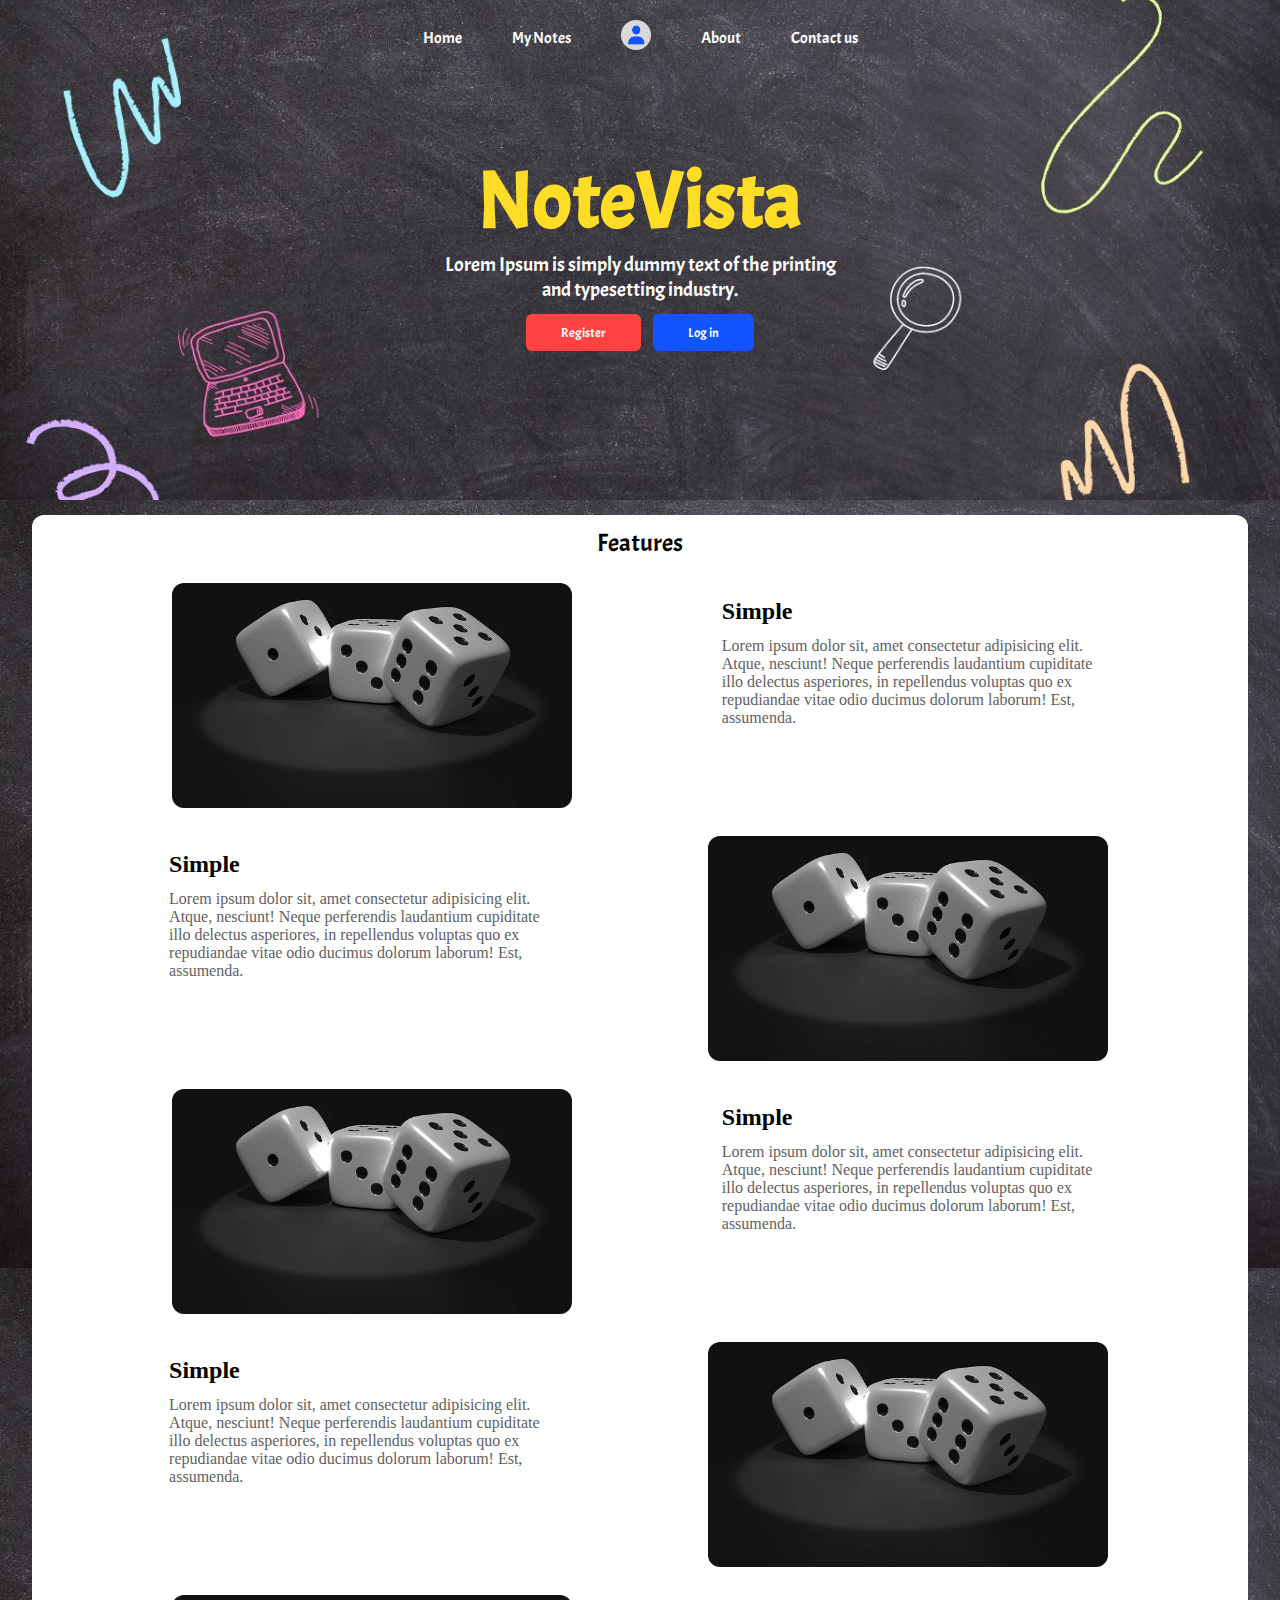
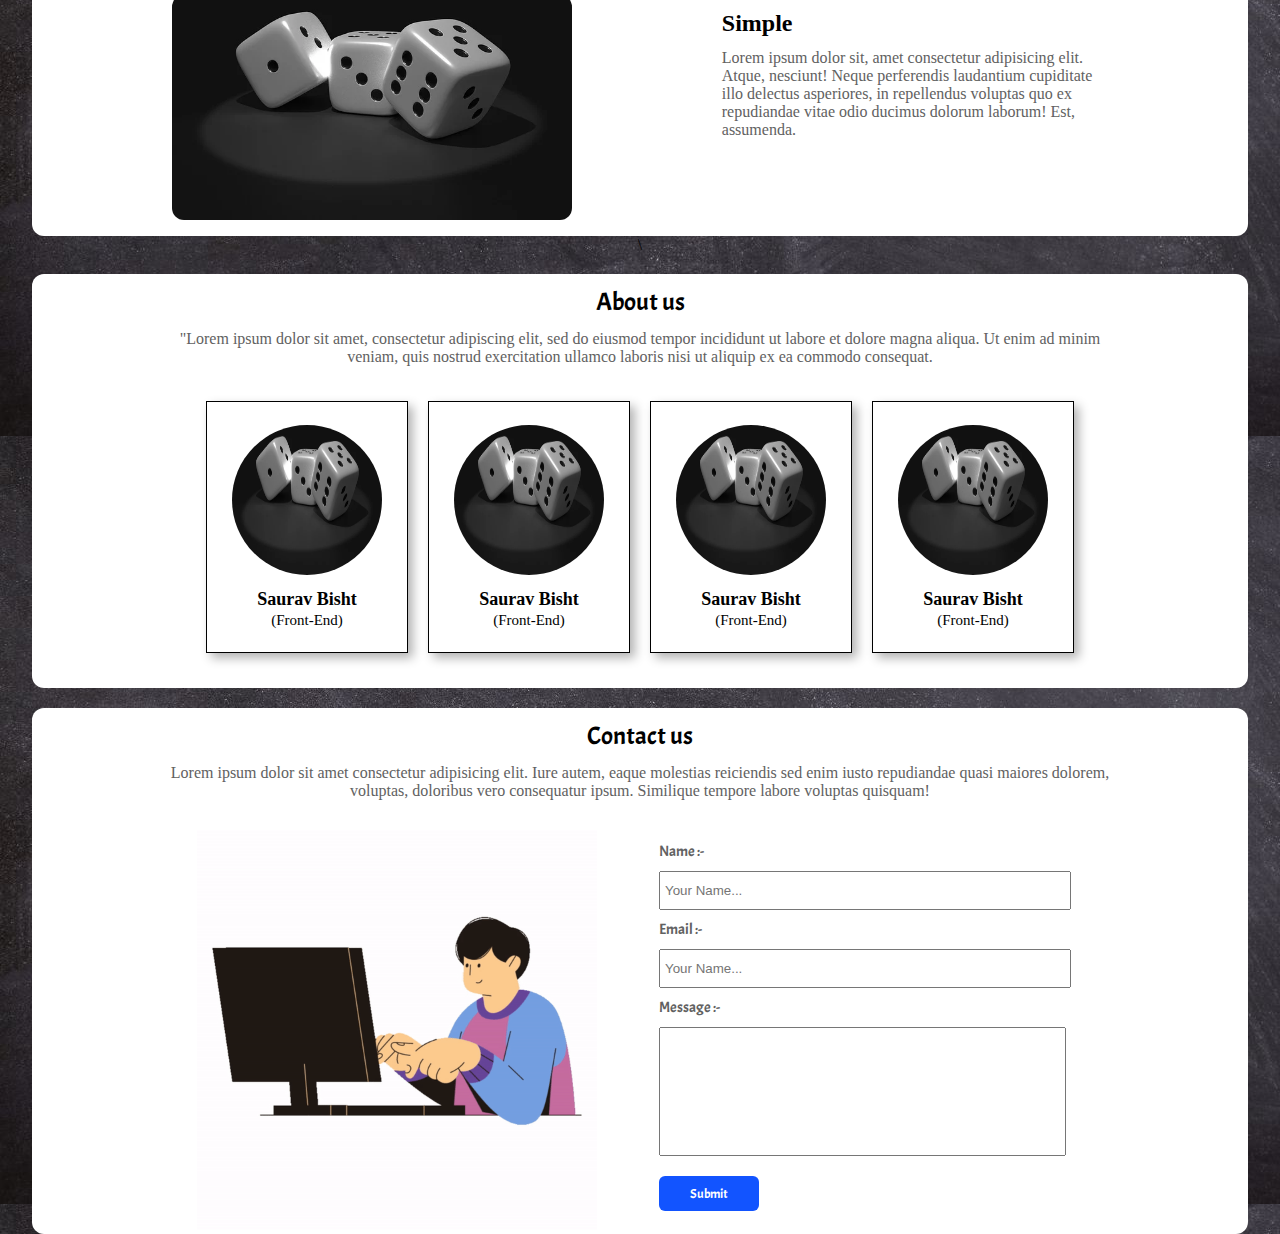
==== index.html @ 8ff5d532 "Adding features,about and contact sections" ====
<!DOCTYPE html>
<html lang="en">

<head>
    <meta charset="UTF-8">
    <meta name="viewport" content="width=device-width, initial-scale=1.0">
    <title>Note Vista - This is the way</title>
    <link rel="stylesheet" href="css/header.css">
    <link rel="stylesheet" href="css/main.css">
    <link rel="stylesheet" href="css/utility.css">
</head>

<body>
    <div class="header-box">
        <header>
            <nav class="flex-justify-align-center">
                <ul id="first">
                    <li>Home</li>
                    <li>My Notes</li>
                    <li class="user-icon"><img src="img/user.png" alt=""></li>
                    <li>About</li>
                    <li>Contact us</li>
                </ul>
                <ul id="second">
                    <li class="user-icon"><img src="img/bx-menu.svg" alt=""></li>
                    <li><img src="img/user.png" alt=""></li>
                </ul>
            </nav>
        </header>
        <div class="header-box-main">
            <h1>NoteVista</h1>
            <p>Lorem Ipsum is simply dummy text of the
                printing and typesetting industry.</p>
            <div class="user-btns">
                <button id="register-btn">Register</button>
                <button id="login-btn">Log in</button>
            </div>
        </div>

    </div>

    <main>
        <div class="features-section">
            <span>Features</span>
            <div class="features-box">
                <div class="features-box-img">
                    <img src="img/demo img.webp" alt="">
                </div>
                <div class="features-box-text">
                    <h2>Simple</h2>
                    <p>Lorem ipsum dolor sit, amet consectetur adipisicing elit. Atque, nesciunt! Neque perferendis
                        laudantium cupiditate illo delectus asperiores, in repellendus voluptas quo ex repudiandae vitae
                        odio ducimus dolorum laborum! Est, assumenda.</p>
                </div>
            </div>
            <div class="features-box">
                <div class="features-box-text">
                    <h2>Simple</h2>
                    <p>Lorem ipsum dolor sit, amet consectetur adipisicing elit. Atque, nesciunt! Neque perferendis
                        laudantium cupiditate illo delectus asperiores, in repellendus voluptas quo ex repudiandae vitae
                        odio ducimus dolorum laborum! Est, assumenda.</p>
                </div>
                <div class="features-box-img">
                    <img src="img/demo img.webp" alt="">
                </div>
            </div>
            <div class="features-box">
                <div class="features-box-img">
                    <img src="img/demo img.webp" alt="">
                </div>
                <div class="features-box-text">
                    <h2>Simple</h2>
                    <p>Lorem ipsum dolor sit, amet consectetur adipisicing elit. Atque, nesciunt! Neque perferendis
                        laudantium cupiditate illo delectus asperiores, in repellendus voluptas quo ex repudiandae vitae
                        odio ducimus dolorum laborum! Est, assumenda.</p>
                </div>
            </div>
            <div class="features-box">
                <div class="features-box-text">
                    <h2>Simple</h2>
                    <p>Lorem ipsum dolor sit, amet consectetur adipisicing elit. Atque, nesciunt! Neque perferendis
                        laudantium cupiditate illo delectus asperiores, in repellendus voluptas quo ex repudiandae vitae
                        odio ducimus dolorum laborum! Est, assumenda.</p>
                </div>
                <div class="features-box-img">
                    <img src="img/demo img.webp" alt="">
                </div>
            </div>
            <div class="features-box">
                <div class="features-box-img">
                    <img src="img/demo img.webp" alt="">
                </div>
                <div class="features-box-text">
                    <h2>Simple</h2>
                    <p>Lorem ipsum dolor sit, amet consectetur adipisicing elit. Atque, nesciunt! Neque perferendis
                        laudantium cupiditate illo delectus asperiores, in repellendus voluptas quo ex repudiandae vitae
                        odio ducimus dolorum laborum! Est, assumenda.</p>
                </div>
            </div>
        </div>\

        <div class="about-section">
            <span>About us</span>
            <div class="about-box-intro">
                "Lorem ipsum dolor sit amet, consectetur adipiscing elit, sed do eiusmod tempor incididunt ut labore et
                dolore magna aliqua. Ut enim ad minim veniam, quis nostrud exercitation ullamco laboris nisi ut aliquip
                ex ea commodo consequat.
            </div>
            <div class="team-container">
                <div class="team-box">
                    <div class="team-box-img">
                        <img src="img/demo img.webp" alt="">
                    </div>
                    <div class="team-box-text">
                        <h2>Saurav Bisht</h2>
                        <p>(Front-End)</p>
                    </div>
                </div>
                <div class="team-box">
                    <div class="team-box-img">
                        <img src="img/demo img.webp" alt="">
                    </div>
                    <div class="team-box-text">
                        <h2>Saurav Bisht</h2>
                        <p>(Front-End)</p>
                    </div>
                </div>
                <div class="team-box">
                    <div class="team-box-img">
                        <img src="img/demo img.webp" alt="">
                    </div>
                    <div class="team-box-text">
                        <h2>Saurav Bisht</h2>
                        <p>(Front-End)</p>
                    </div>
                </div>
                <div class="team-box">
                    <div class="team-box-img">
                        <img src="img/demo img.webp" alt="">
                    </div>
                    <div class="team-box-text">
                        <h2>Saurav Bisht</h2>
                        <p>(Front-End)</p>
                    </div>
                </div>
            </div>
        </div>
        <div class="contact-section">
            <span>Contact us</span>
            <div class="contact-box-intro">
                Lorem ipsum dolor sit amet consectetur adipisicing elit. Iure autem, eaque molestias reiciendis sed enim iusto repudiandae quasi maiores dolorem, voluptas, doloribus vero consequatur ipsum. Similique tempore labore voluptas quisquam!
            </div>
            <div class="contact-box">
                <div class="contact-box-img">
                    <img src="img/contact-gif.gif" alt="">
                </div>
                <form action="" class="contact-box-form">
                    <span>Name :-</span>
                    <input type="text" placeholder="Your Name...">
                    <span>Email :-</span>
                    <input type="text" placeholder="Your Name...">
                    <span>Message :-</span>
                    <textarea name="msg" id="contact-msg" cols="30" rows="10"></textarea>
                    <input type="submit" id="form-submit-btn" value="Submit">
                </form>
            </div>
        </div>
    </main>
</body>

</html>
---- css/header.css ----
/* Importing the 'Acme' font from Google Fonts */
@import url('https://fonts.googleapis.com/css2?family=Acme&display=swap');

/* Resetting default margin and padding */
*{
    margin: 0;
    padding: 0;
}


/* Styling for the header box */
.header-box{
    height: 500px; /* Setting a fixed height for the header box */
    background-image: url(../img/home_page_bg.jpg); /* Background image for the header box */
    background-size: cover; /* Cover the entire header box with the background image */
    background-position: center; /* Position the background image in the center */
    font-family: var(--my-font) /* Using the 'Acme' font for the text */
}

/* Styling for the navigation bar within the header box */
.header-box nav{
    padding: 15px 0px; /* Adding padding to the navigation bar */
}

/* Styling for the user icon in the navigation bar (not visible by default) */
.header-box nav #second{
    display: none; /* Initially hiding the second item in the navigation bar */
}
.header-box nav #second .user-icon{
    filter: invert(1); /* Inverting the color of the user icon */
}

/* Styling for the list items in the navigation bar */
.header-box nav ul {
    display: flex; /* Displaying the list items horizontally */
    justify-content: center; /* Centering the list items */
    align-items: center; /* Aligning the list items vertically */
    color: white; /* Setting the text color to white */
}
.header-box nav ul li{
    padding: 5px 25px; /* Adding padding to the list items */
    list-style: none; /* Removing default list styles */
}
.header-box nav ul li img{
    width: 30px; /* Setting the width of the user icon */
}

/* Styling for the main content within the header box */
.header-box-main{
    display: flex; /* Displaying the main content vertically centered */
    flex-direction: column; /* Stacking the main content vertically */
    justify-content: center; /* Centering the main content vertically */
    align-items: center; /* Centering the main content horizontally */
    height: 70%; /* Taking up 70% of the height of the header box */
}
.header-box-main h1{ 
    font-size: 80px; /* Setting the font size for the main heading */
    color: var(--yellow-web-color); /* Setting the text color to yellow */
}
.header-box-main p{ 
    font-size: 20px; /* Setting the font size for the paragraph */
    text-align: center; /* Centering the text */
    color: white; /* Setting the text color to white */
    width: 400px; /* Limiting the width of the paragraph */
}
.header-box-main .user-btns{ 
    margin-top: 12px; /* Adding margin to the user buttons */
    display: flex; /* Displaying the buttons horizontally */
    gap: 12px; /* Adding gap between the buttons */
}
.header-box-main .user-btns button{ 
    padding: 10px 35px; /* Adding padding to the buttons */
    border: none; /* Removing borders */
    border-radius: 6px; /* Adding border radius */
    color: white; /* Setting the text color to white */
    font-family: "Acme", sans-serif; /* Using the 'Acme' font for the buttons */
}
#register-btn{
    background-color: var(--red-web-color); /* Setting background color for the register button */
}
#login-btn{
    background-color: var(--blue-web-color); /* Setting background color for the login button */
}

/* Media queries for responsiveness */

@media screen and (max-width: 768px) {
    /* Adjustments for smaller screens */
    .header-box-main h1{
        font-size: 60px; /* Reducing the font size of the main heading */
    }
    .header-box-main p{
        width: 300px; /* Adjusting the width of the paragraph */
    }
}
@media screen and (max-width: 540px) {
    /* Adjustments for smaller screens */
    .header-box nav #first{
        display: none; /* Hiding the first item in the navigation bar */
    }
    .header-box nav #second{
        display: block; /* Displaying the second item in the navigation bar */
        display: flex; /* Displaying it as a flex container */
        justify-content: space-between; /* Spacing items evenly */
    }
    .header-box nav ul {
        width: 100%; /* Setting the width of the list to 100% */
    }
}

@media screen and (max-width: 480px) {
    /* Further adjustments for even smaller screens */
    .header-box-main h1{
        font-size: 40px; /* Further reducing the font size of the main heading */
    }
    .header-box-main p{
        width: 250px; /* Further adjusting the width of the paragraph */
    }
}
---- css/main.css ----
main {
    display: flex;
    justify-content: center;
    align-items: center;
    flex-direction: column;
    background-image: url(../img/bg.jpg);
    /* background-size: cover; */
}

/* Styling for the feature section in main section  */
.features-section {
    /* border : 1px solid blue; */
    background-color: white;
    border-radius: 12px;
    margin-top: 15px;
    width: 95%;
    display: flex;
    flex-direction: column;
}

.features-section span {
    display: block;
    text-align: center;
    padding: 12px;
    font-family: var(--my-font);
    font-size: 25px;
}

.features-box {
    display: flex;
    justify-content: space-evenly;
    /* flex-wrap: wrap; */
    /* gap: 30px; */
    padding: 12px 0px;
}

.features-box-img {
    /* border : 1px solid red; */
    width: 35%;
    text-align: center;
}

.features-box-text {
    /* border : 1px solid black; */
    padding: 15px 10px;
    width: 32%;
}

.features-box-text h1 {
    margin-top: 12px;
}

.features-box-text p {
    margin-top: 12px;
    width: 100%;
    color: #616161;
}

.features-box img {
    width: 400px;
    border-radius: 12px;
}


/* Styling for the about section in main section  */

.about-section {
    /* border : 1px solid blue; */
    background-color: white;
    border-radius: 12px;
    margin-top: 20px;
    width: 95%;
    display: flex;
    flex-direction: column;
    justify-content: center;
    align-items: center;
}

.about-section span {
    display: block;
    text-align: center;
    padding: 12px;
    font-family: var(--my-font);
    font-size: 25px;
}

.about-section .about-box-intro {
    text-align: center;
    width: 80%;
    color: #616161;
}

.team-container {
    display: flex;
    /* border : 1px solid red; */
    justify-content: center;
    margin-top: 25px;
    margin-bottom: 25px;
}

.team-box {
    border: 1px solid black;
    width: 200px;
    height: 250px;
    margin: 10px;
    display: flex;
    flex-direction: column;
    align-items: center;
    justify-content: center;
    text-align: center;
    box-shadow: 5px 5px 10px rgba(0, 0, 0, 0.3);
}

.team-box-img img {
    width: 150px;
    height: 150px;
    border-radius: 50%;
    margin-bottom: 10px;
    background-color: lightblue;
}

.team-box-text {
    width: 90%;
    display: flex;
    flex-direction: column;
    align-items: center;
}

.team-box h2 {
    margin: 0;
    padding: 0;
    font-size: 18px;
    font-weight: bold;
}

.team-box p {
    margin: 0;
    padding: 0;
    font-size: 15px;
    width: 80%;
    line-height: 20px;
    text-align: center;
}


/* Styling for the contact section in main section  */

.contact-section {
    /* border: 1px solid blue; */
    background-color: white;
    border-radius: 12px;
    margin-top: 20px;
    width: 95%;
    display: flex;
    flex-direction: column;
    justify-content: center;
    align-items: center;
}

.contact-section span {
    display: block;
    text-align: center;
    padding: 12px;
    font-family: var(--my-font);
    font-size: 25px;
}

.contact-section .contact-box-intro {
    text-align: center;
    width: 80%;
    color: #616161;
    
}

.contact-box {
    display: flex;
    width: 100%;
    /* justify-content: space-evenly; */
    justify-content: center;
    gap: 50px;
    margin-top: 30px;
}

.contact-box {
    border: 1px solid400pxe;
}

.contact-box-img img {
    width: 400px;
}

.contact-box-form {
    padding: 12px;
    display: flex;
    align-items: flex-start;
    flex-direction: column;
    /* border: 1px solid red; */
}

.contact-box-form span {
    font-size: 15px;
    padding: 0px;
    color: #616161;
}

.contact-box-form input {
    width: 400px;
    height: 35px;
    padding: 0px 4px;
    margin: 10px 0px 10px 0px;
}

#form-submit-btn {
    width: 100px;
    padding: 8px;
    border: none;
    border-radius: 6px;
    background-color: var(--blue-web-color);
    color: white;
    font-family: var(--my-font);
}

.contact-box-form textarea {
    width: 399px;
    height: 123px;
    resize: none;
    padding: 2px 3px;
    margin: 10px 0px 10px 0px;
}
---- css/utility.css ----
.flex-justify-align-center{
    display: flex;
    justify-content: center;
    align-items: center;
}


:root{
    --yellow-web-color : #FFDC25;
    --red-web-color : #FF4343;
    --blue-web-color : #1254FF;
    --my-font:"Acme", sans-serif;
}
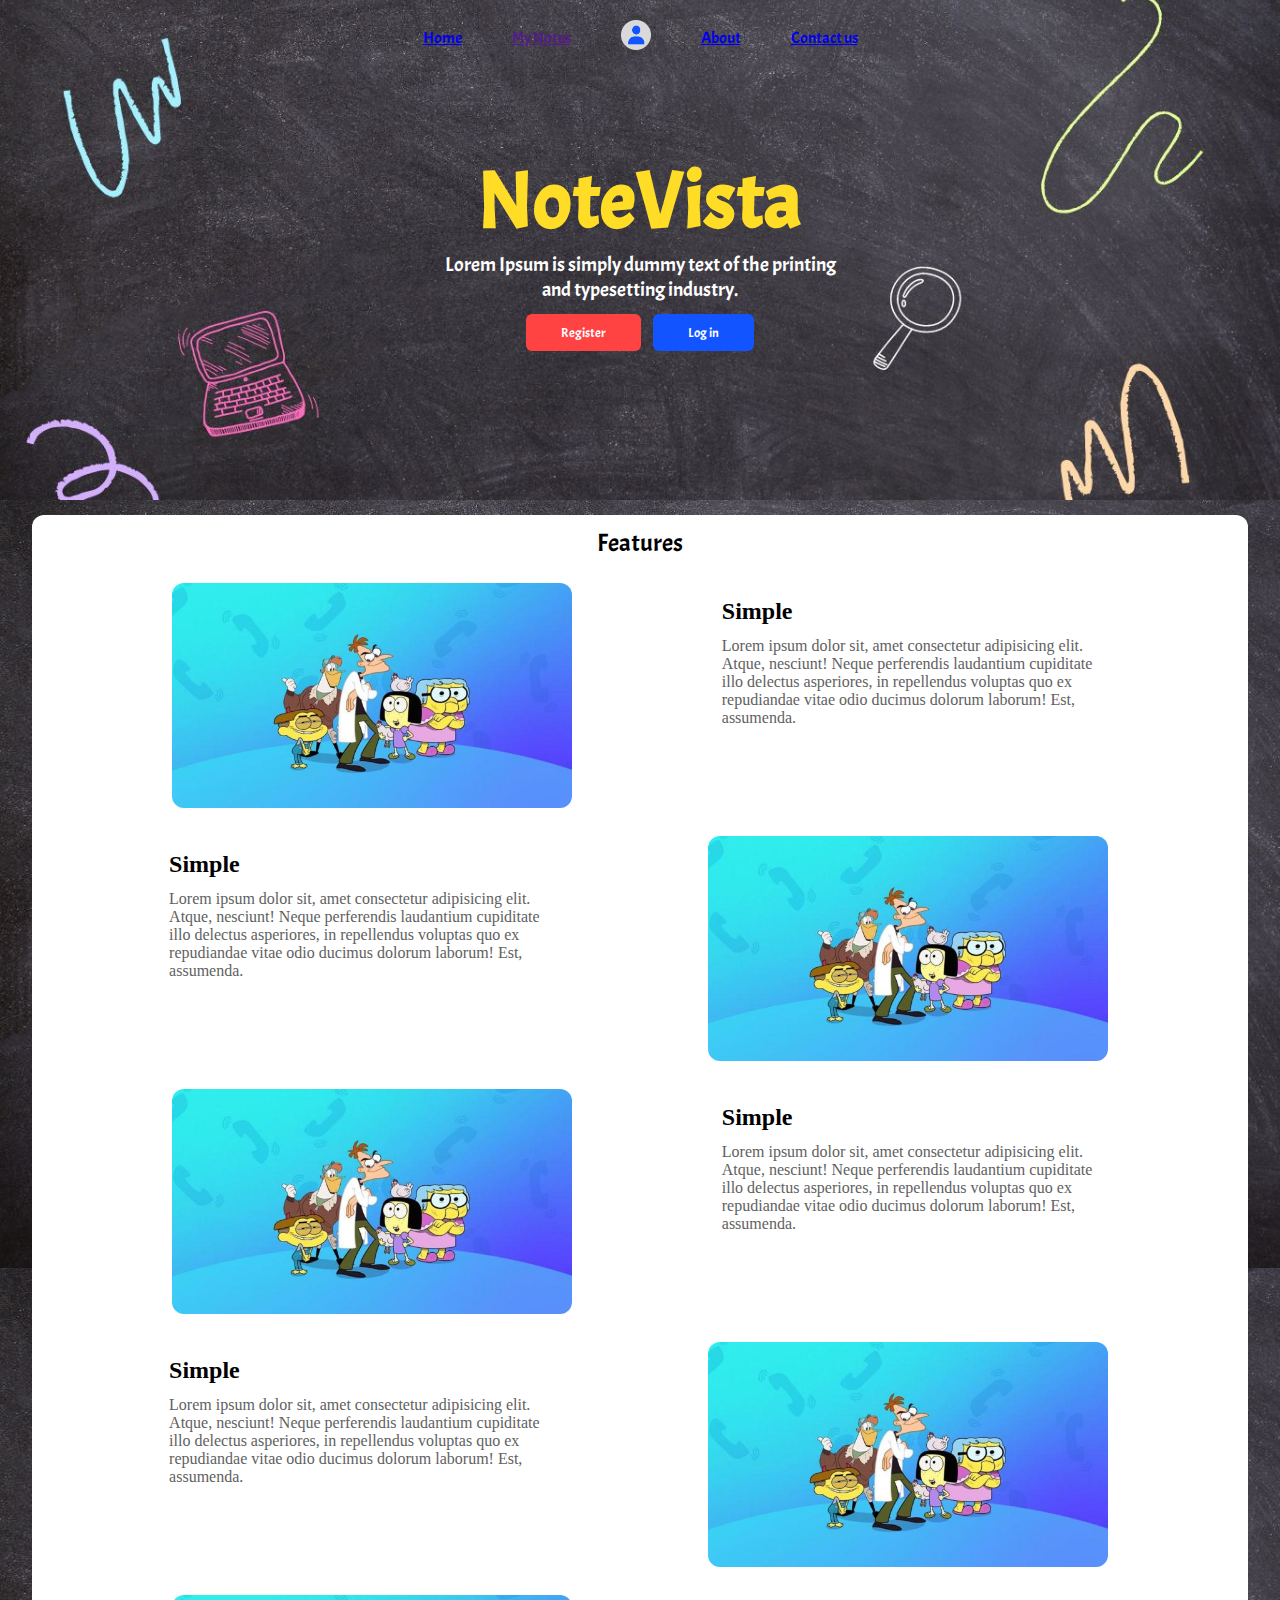
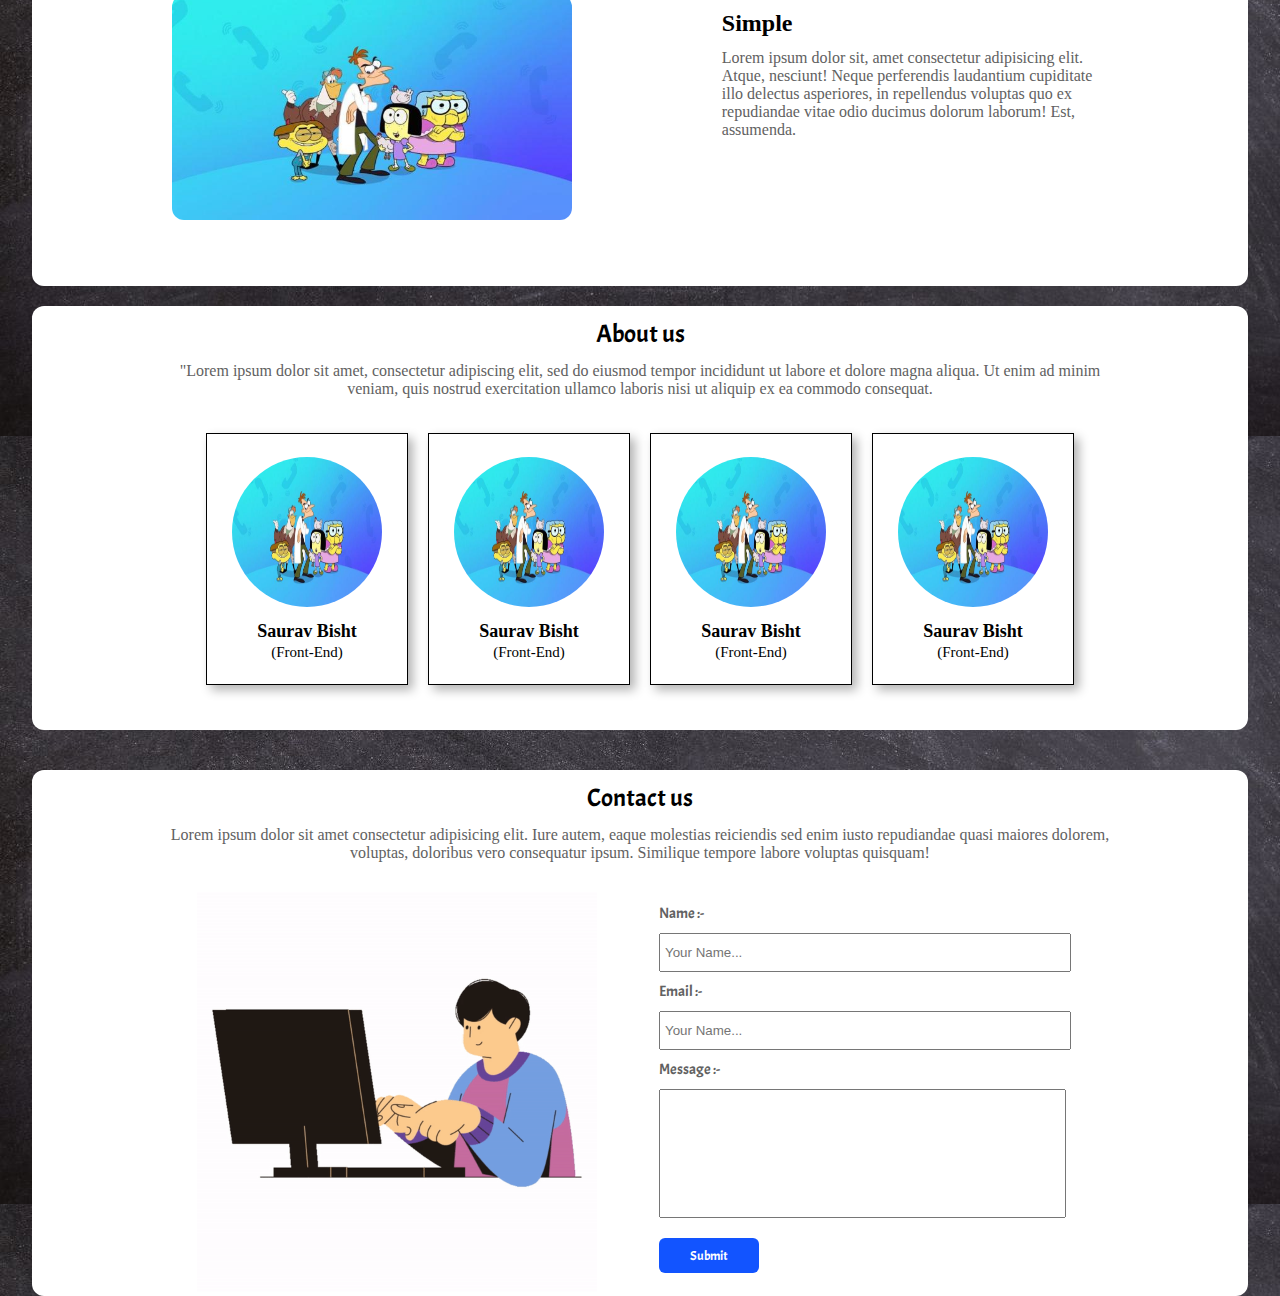
==== commit d06d157e: "Updating" ====
--- a/index.html
+++ b/index.html
@@ -7,7 +7,9 @@
     <title>Note Vista - This is the way</title>
     <link rel="stylesheet" href="css/header.css">
     <link rel="stylesheet" href="css/main.css">
+    <link rel="stylesheet" href="css/footer.css">
     <link rel="stylesheet" href="css/utility.css">
+    <link rel="stylesheet" href="css/media.css">
 </head>
 
 <body>
@@ -15,11 +17,11 @@
         <header>
             <nav class="flex-justify-align-center">
                 <ul id="first">
-                    <li>Home</li>
-                    <li>My Notes</li>
+                    <a href="index.html"><li>Home</li></a>
+                    <a href=""><li>My Notes</li></a>
                     <li class="user-icon"><img src="img/user.png" alt=""></li>
-                    <li>About</li>
-                    <li>Contact us</li>
+                    <a href="#about-section"><li>About</li></a>
+                    <a href="#contact-section"><li>Contact us</li></a>
                 </ul>
                 <ul id="second">
                     <li class="user-icon"><img src="img/bx-menu.svg" alt=""></li>
@@ -97,9 +99,9 @@
                         odio ducimus dolorum laborum! Est, assumenda.</p>
                 </div>
             </div>
-        </div>\
+        </div>
 
-        <div class="about-section">
+        <div class="about-section" id="about-section">
             <span>About us</span>
             <div class="about-box-intro">
                 "Lorem ipsum dolor sit amet, consectetur adipiscing elit, sed do eiusmod tempor incididunt ut labore et
@@ -145,7 +147,7 @@
                 </div>
             </div>
         </div>
-        <div class="contact-section">
+        <div class="contact-section" id="contact-section">
             <span>Contact us</span>
             <div class="contact-box-intro">
                 Lorem ipsum dolor sit amet consectetur adipisicing elit. Iure autem, eaque molestias reiciendis sed enim iusto repudiandae quasi maiores dolorem, voluptas, doloribus vero consequatur ipsum. Similique tempore labore voluptas quisquam!
--- a/css/main.css
+++ b/css/main.css
@@ -13,6 +13,7 @@
     background-color: white;
     border-radius: 12px;
     margin-top: 15px;
+    padding-bottom: 50px;
     width: 95%;
     display: flex;
     flex-direction: column;
@@ -95,7 +96,7 @@
     /* border : 1px solid red; */
     justify-content: center;
     margin-top: 25px;
-    margin-bottom: 25px;
+    margin-bottom: 35px;
 }
 
 .team-box {
@@ -149,7 +150,7 @@
     /* border: 1px solid blue; */
     background-color: white;
     border-radius: 12px;
-    margin-top: 20px;
+    margin-top: 40px;
     width: 95%;
     display: flex;
     flex-direction: column;
@@ -226,4 +227,7 @@
     resize: none;
     padding: 2px 3px;
     margin: 10px 0px 10px 0px;
-}+}
+
+
+
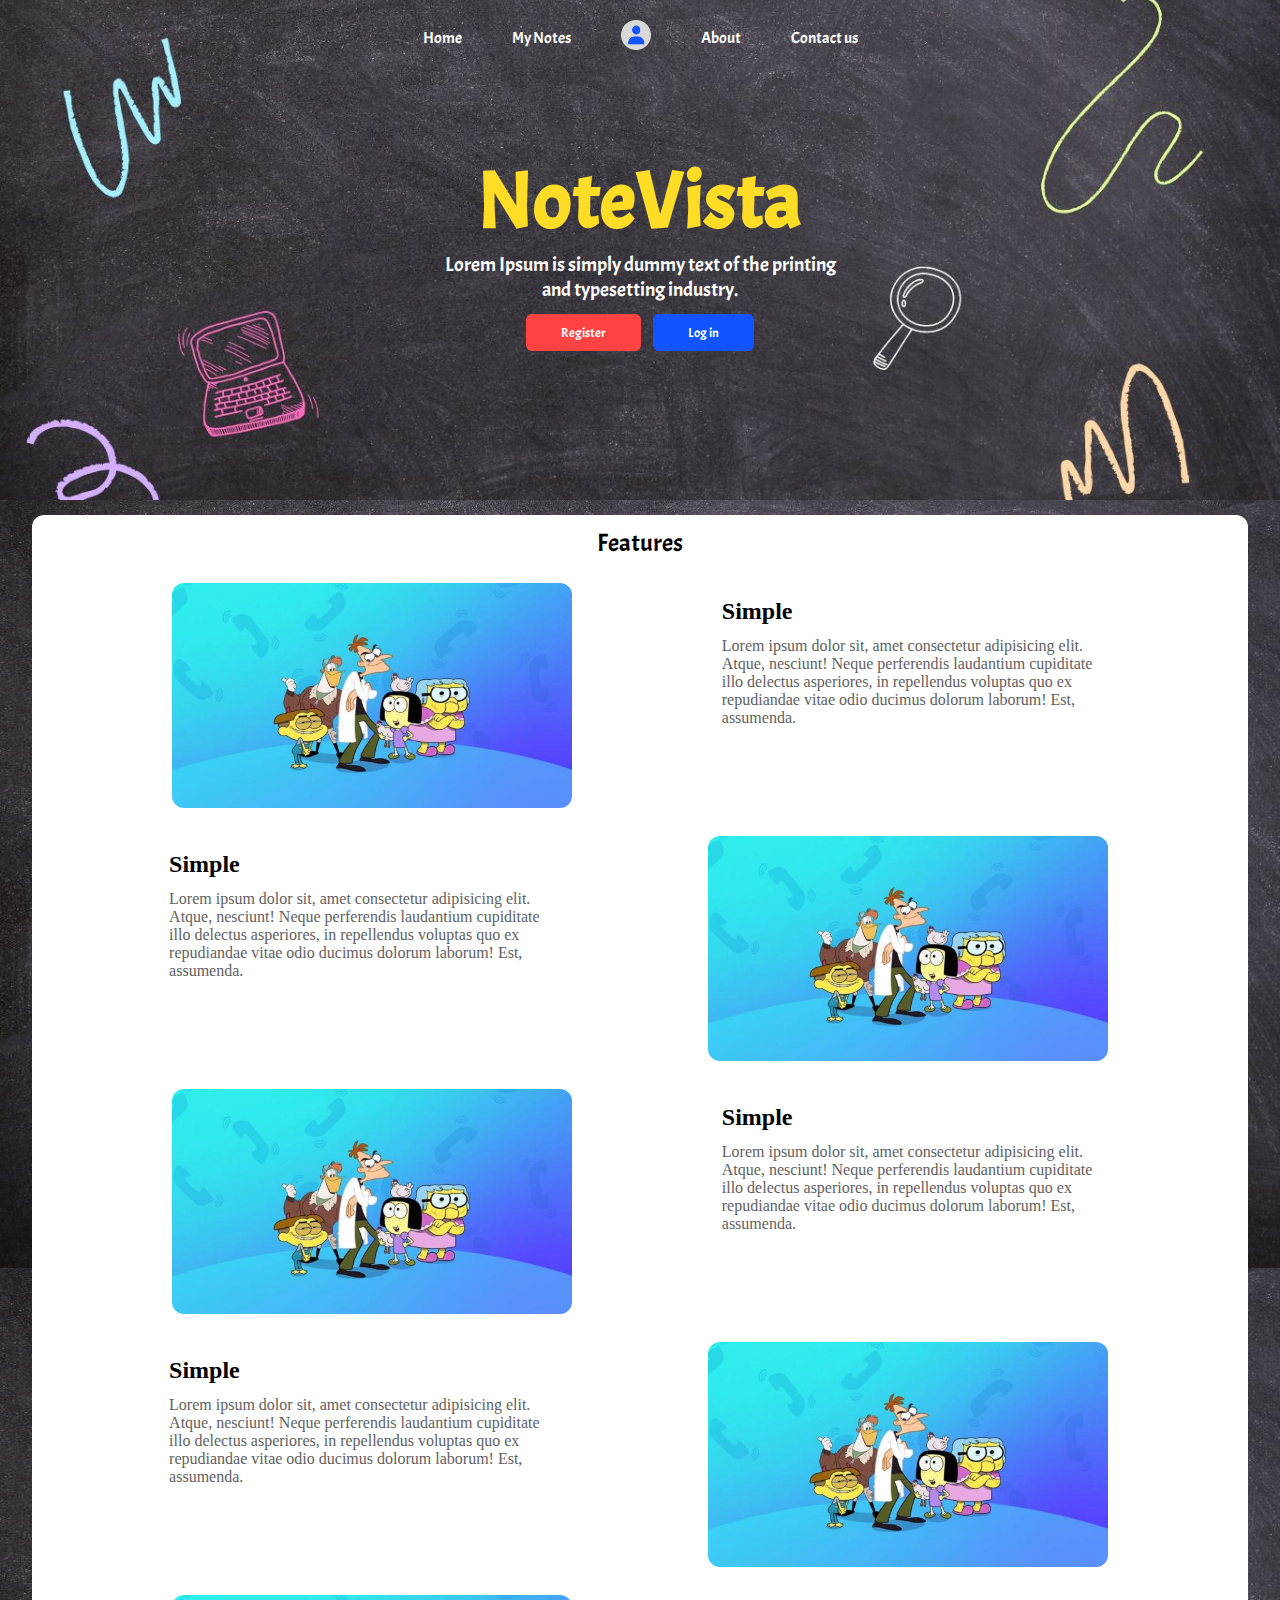
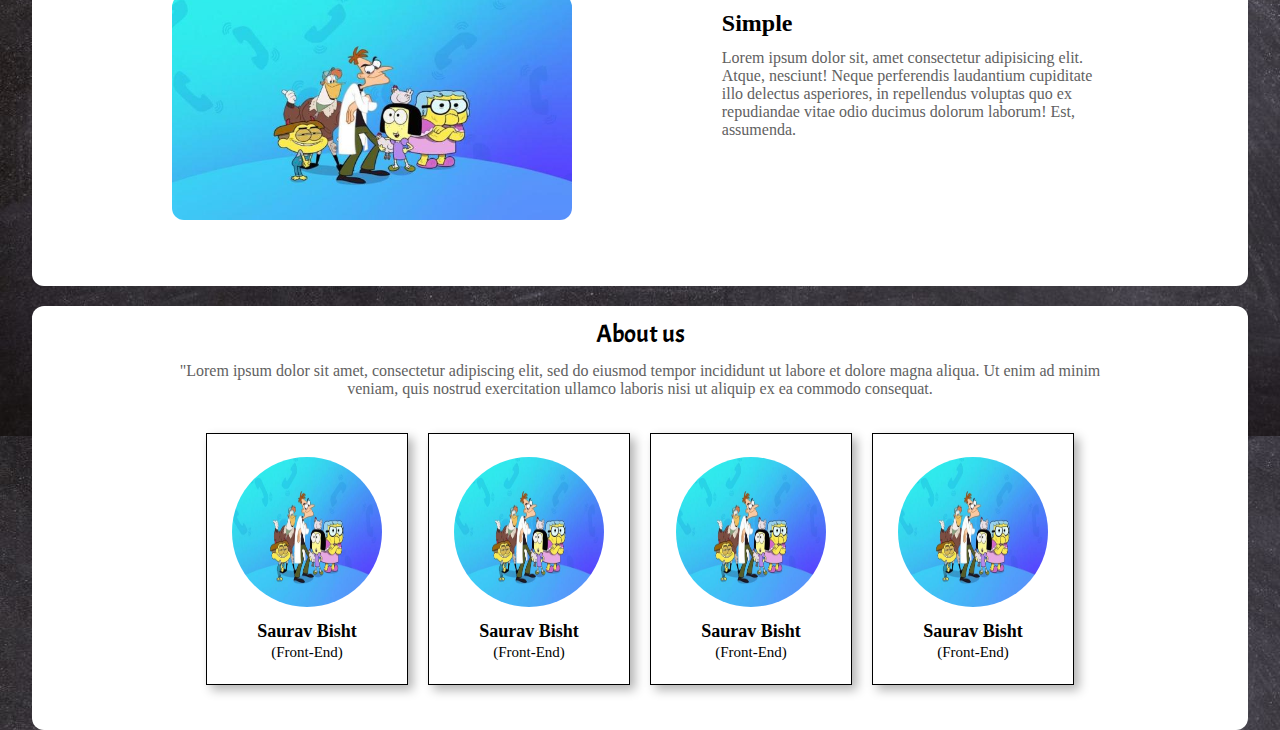
==== commit 6ab11f09: "Separating Contact us section" ====
--- a/index.html
+++ b/index.html
@@ -20,8 +20,8 @@
                     <a href="index.html"><li>Home</li></a>
                     <a href=""><li>My Notes</li></a>
                     <li class="user-icon"><img src="img/user.png" alt=""></li>
-                    <a href="#about-section"><li>About</li></a>
-                    <a href="#contact-section"><li>Contact us</li></a>
+                    <a href="index.html"><li>About</li></a>
+                    <a href="contact.html"><li>Contact us</li></a>
                 </ul>
                 <ul id="second">
                     <li class="user-icon"><img src="img/bx-menu.svg" alt=""></li>
@@ -147,26 +147,6 @@
                 </div>
             </div>
         </div>
-        <div class="contact-section" id="contact-section">
-            <span>Contact us</span>
-            <div class="contact-box-intro">
-                Lorem ipsum dolor sit amet consectetur adipisicing elit. Iure autem, eaque molestias reiciendis sed enim iusto repudiandae quasi maiores dolorem, voluptas, doloribus vero consequatur ipsum. Similique tempore labore voluptas quisquam!
-            </div>
-            <div class="contact-box">
-                <div class="contact-box-img">
-                    <img src="img/contact-gif.gif" alt="">
-                </div>
-                <form action="" class="contact-box-form">
-                    <span>Name :-</span>
-                    <input type="text" placeholder="Your Name...">
-                    <span>Email :-</span>
-                    <input type="text" placeholder="Your Name...">
-                    <span>Message :-</span>
-                    <textarea name="msg" id="contact-msg" cols="30" rows="10"></textarea>
-                    <input type="submit" id="form-submit-btn" value="Submit">
-                </form>
-            </div>
-        </div>
     </main>
 </body>
 
--- a/css/header.css
+++ b/css/header.css
@@ -41,6 +41,10 @@
     padding: 5px 25px; /* Adding padding to the list items */
     list-style: none; /* Removing default list styles */
 }
+.header-box nav ul a{
+    text-decoration: none;
+    color: white;
+}
 .header-box nav ul li img{
     width: 30px; /* Setting the width of the user icon */
 }
@@ -82,38 +86,44 @@
     background-color: var(--blue-web-color); /* Setting background color for the login button */
 }
 
-/* Media queries for responsiveness */
 
-@media screen and (max-width: 768px) {
-    /* Adjustments for smaller screens */
-    .header-box-main h1{
-        font-size: 60px; /* Reducing the font size of the main heading */
-    }
-    .header-box-main p{
-        width: 300px; /* Adjusting the width of the paragraph */
-    }
-}
-@media screen and (max-width: 540px) {
-    /* Adjustments for smaller screens */
-    .header-box nav #first{
-        display: none; /* Hiding the first item in the navigation bar */
-    }
-    .header-box nav #second{
-        display: block; /* Displaying the second item in the navigation bar */
-        display: flex; /* Displaying it as a flex container */
-        justify-content: space-between; /* Spacing items evenly */
-    }
-    .header-box nav ul {
-        width: 100%; /* Setting the width of the list to 100% */
-    }
+/* ++++++++++++++++++++++++++++++++++++++++++++++++++++++++++++++++++++++++++++++++  */
+
+/* Header of Contact Page  */
+.contact-header{
+    font-family: var(--my-font); /* Using the 'Acme' font for the text */
+    /* background-color: var(--blue-web-color); */
+    background-image: url(../img/bg.jpg);
 }
 
-@media screen and (max-width: 480px) {
-    /* Further adjustments for even smaller screens */
-    .header-box-main h1{
-        font-size: 40px; /* Further reducing the font size of the main heading */
-    }
-    .header-box-main p{
-        width: 250px; /* Further adjusting the width of the paragraph */
-    }
+/* Styling for the navigation bar within the header box */
+.contact-header nav{
+    padding: 8px 0px; /* Adding padding to the navigation bar */
 }
+
+/* Styling for the user icon in the navigation bar (not visible by default) */
+.contact-header nav #second{
+    display: none; /* Initially hiding the second item in the navigation bar */
+}
+.contact-header nav #second .user-icon{
+    filter: invert(1); /* Inverting the color of the user icon */
+}
+
+/* Styling for the list items in the navigation bar */
+.contact-header nav ul {
+    display: flex; /* Displaying the list items horizontally */
+    justify-content: center; /* Centering the list items */
+    align-items: center; /* Aligning the list items vertically */
+}
+.contact-header nav ul li{
+    padding: 5px 25px; /* Adding padding to the list items */
+    list-style: none; /* Removing default list styles */
+}
+.contact-header nav ul a{
+    text-decoration: none;
+    color: white;
+}
+.contact-header nav ul li img{
+    width: 30px; /* Setting the width of the user icon */
+}
+
--- a/css/main.css
+++ b/css/main.css
@@ -147,10 +147,10 @@
 /* Styling for the contact section in main section  */
 
 .contact-section {
+    background-color: white;
     /* border: 1px solid blue; */
-    background-color: white;
-    border-radius: 12px;
-    margin-top: 40px;
+    border-radius: 12px;
+    margin-top: 15px;
     width: 95%;
     display: flex;
     flex-direction: column;
@@ -179,12 +179,12 @@
     /* justify-content: space-evenly; */
     justify-content: center;
     gap: 50px;
-    margin-top: 30px;
-}
-
-.contact-box {
-    border: 1px solid400pxe;
-}
+    margin-top: 20px;
+}
+
+/* .contact-box {
+    border: 1px solid red;
+} */
 
 .contact-box-img img {
     width: 400px;
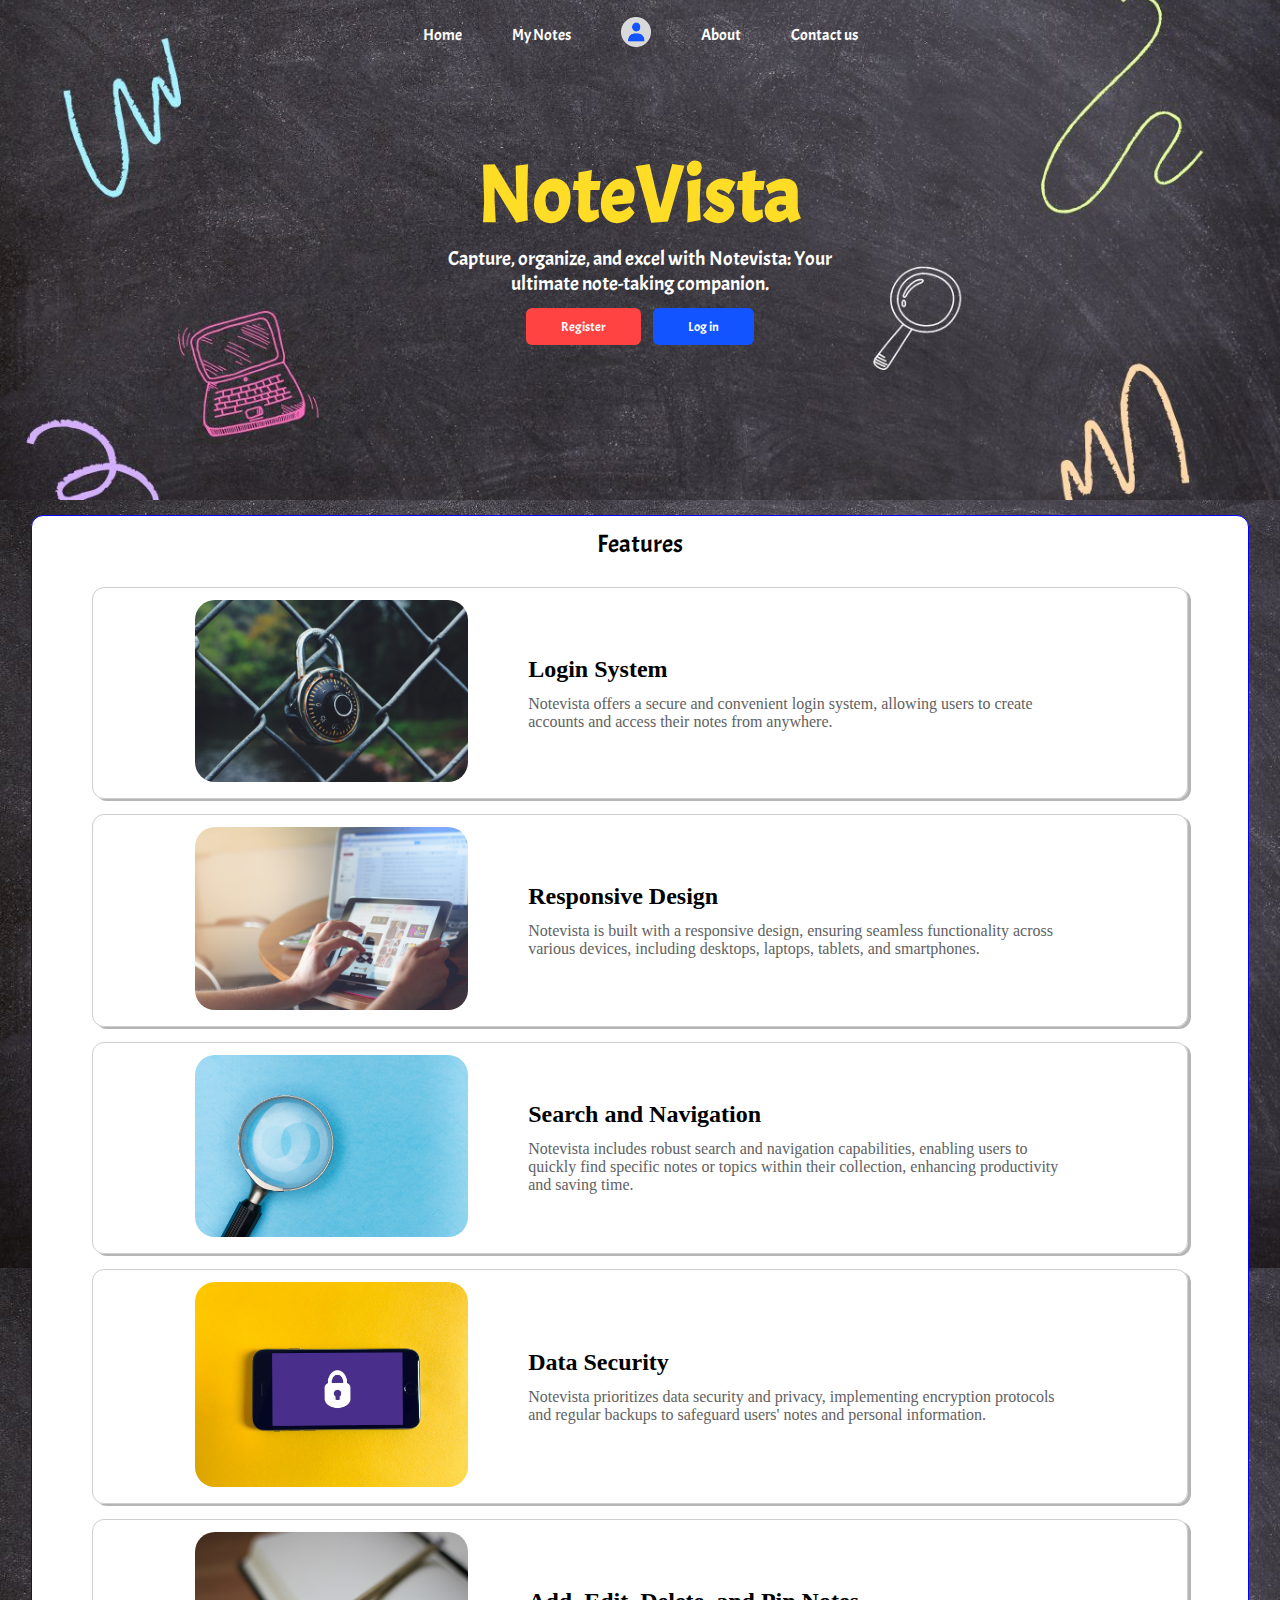
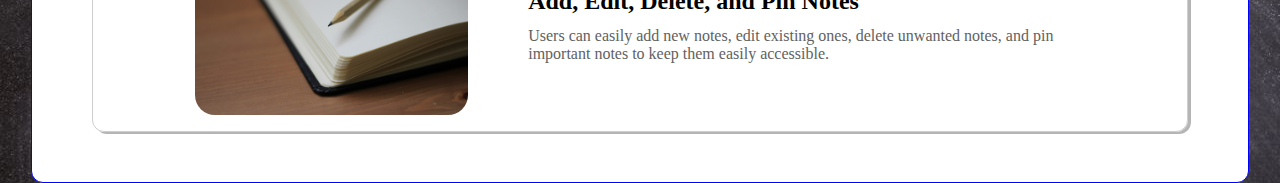
==== commit 1b41bbab: "Adding some more files" ====
--- a/index.html
+++ b/index.html
@@ -5,14 +5,16 @@
     <meta charset="UTF-8">
     <meta name="viewport" content="width=device-width, initial-scale=1.0">
     <title>Note Vista - This is the way</title>
+    <link rel="stylesheet" href="css/footer.css">
+    <link rel="stylesheet" href="css/utility.css">
+    <link rel="stylesheet" href="css/loginRegister.css">
     <link rel="stylesheet" href="css/header.css">
     <link rel="stylesheet" href="css/main.css">
-    <link rel="stylesheet" href="css/footer.css">
-    <link rel="stylesheet" href="css/utility.css">
     <link rel="stylesheet" href="css/media.css">
 </head>
 
 <body>
+
     <div class="header-box">
         <header>
             <nav class="flex-justify-align-center">
@@ -20,7 +22,7 @@
                     <a href="index.html"><li>Home</li></a>
                     <a href=""><li>My Notes</li></a>
                     <li class="user-icon"><img src="img/user.png" alt=""></li>
-                    <a href="index.html"><li>About</li></a>
+                    <a href="about.html"><li>About</li></a>
                     <a href="contact.html"><li>Contact us</li></a>
                 </ul>
                 <ul id="second">
@@ -31,8 +33,7 @@
         </header>
         <div class="header-box-main">
             <h1>NoteVista</h1>
-            <p>Lorem Ipsum is simply dummy text of the
-                printing and typesetting industry.</p>
+            <p>Capture, organize, and excel with Notevista: Your ultimate note-taking companion.</p>
             <div class="user-btns">
                 <button id="register-btn">Register</button>
                 <button id="login-btn">Log in</button>
@@ -46,106 +47,52 @@
             <span>Features</span>
             <div class="features-box">
                 <div class="features-box-img">
-                    <img src="img/demo img.webp" alt="">
+                    <img src="img/feature-img/1.jpg" alt="feature">
                 </div>
                 <div class="features-box-text">
-                    <h2>Simple</h2>
-                    <p>Lorem ipsum dolor sit, amet consectetur adipisicing elit. Atque, nesciunt! Neque perferendis
-                        laudantium cupiditate illo delectus asperiores, in repellendus voluptas quo ex repudiandae vitae
-                        odio ducimus dolorum laborum! Est, assumenda.</p>
-                </div>
-            </div>
-            <div class="features-box">
-                <div class="features-box-text">
-                    <h2>Simple</h2>
-                    <p>Lorem ipsum dolor sit, amet consectetur adipisicing elit. Atque, nesciunt! Neque perferendis
-                        laudantium cupiditate illo delectus asperiores, in repellendus voluptas quo ex repudiandae vitae
-                        odio ducimus dolorum laborum! Est, assumenda.</p>
-                </div>
-                <div class="features-box-img">
-                    <img src="img/demo img.webp" alt="">
+                    <h2>Login System</h2>
+                    <p>Notevista offers a secure and convenient login system, allowing users to create accounts and access their notes from anywhere.</p>
                 </div>
             </div>
             <div class="features-box">
                 <div class="features-box-img">
-                    <img src="img/demo img.webp" alt="">
+                    <img src="img/feature-img/2.jpg" alt="feature">
                 </div>
                 <div class="features-box-text">
-                    <h2>Simple</h2>
-                    <p>Lorem ipsum dolor sit, amet consectetur adipisicing elit. Atque, nesciunt! Neque perferendis
-                        laudantium cupiditate illo delectus asperiores, in repellendus voluptas quo ex repudiandae vitae
-                        odio ducimus dolorum laborum! Est, assumenda.</p>
-                </div>
-            </div>
-            <div class="features-box">
-                <div class="features-box-text">
-                    <h2>Simple</h2>
-                    <p>Lorem ipsum dolor sit, amet consectetur adipisicing elit. Atque, nesciunt! Neque perferendis
-                        laudantium cupiditate illo delectus asperiores, in repellendus voluptas quo ex repudiandae vitae
-                        odio ducimus dolorum laborum! Est, assumenda.</p>
-                </div>
-                <div class="features-box-img">
-                    <img src="img/demo img.webp" alt="">
+                    <h2>Responsive Design</h2>
+                    <p>Notevista is built with a responsive design, ensuring seamless functionality across various devices, including desktops, laptops, tablets, and smartphones.</p>
                 </div>
             </div>
             <div class="features-box">
                 <div class="features-box-img">
-                    <img src="img/demo img.webp" alt="">
+                    <img src="img/feature-img/3.jpg" alt="feature">
                 </div>
                 <div class="features-box-text">
-                    <h2>Simple</h2>
-                    <p>Lorem ipsum dolor sit, amet consectetur adipisicing elit. Atque, nesciunt! Neque perferendis
-                        laudantium cupiditate illo delectus asperiores, in repellendus voluptas quo ex repudiandae vitae
-                        odio ducimus dolorum laborum! Est, assumenda.</p>
+                    <h2>Search and Navigation</h2>
+                    <p> Notevista includes robust search and navigation capabilities, enabling users to quickly find specific notes or topics within their collection, enhancing productivity and saving time.</p>
                 </div>
             </div>
-        </div>
-
-        <div class="about-section" id="about-section">
-            <span>About us</span>
-            <div class="about-box-intro">
-                "Lorem ipsum dolor sit amet, consectetur adipiscing elit, sed do eiusmod tempor incididunt ut labore et
-                dolore magna aliqua. Ut enim ad minim veniam, quis nostrud exercitation ullamco laboris nisi ut aliquip
-                ex ea commodo consequat.
-            </div>
-            <div class="team-container">
-                <div class="team-box">
-                    <div class="team-box-img">
-                        <img src="img/demo img.webp" alt="">
-                    </div>
-                    <div class="team-box-text">
-                        <h2>Saurav Bisht</h2>
-                        <p>(Front-End)</p>
-                    </div>
+            <div class="features-box">
+                <div class="features-box-img">
+                    <img src="img/feature-img/4.jpg" alt="feature">
                 </div>
-                <div class="team-box">
-                    <div class="team-box-img">
-                        <img src="img/demo img.webp" alt="">
-                    </div>
-                    <div class="team-box-text">
-                        <h2>Saurav Bisht</h2>
-                        <p>(Front-End)</p>
-                    </div>
-                </div>
-                <div class="team-box">
-                    <div class="team-box-img">
-                        <img src="img/demo img.webp" alt="">
-                    </div>
-                    <div class="team-box-text">
-                        <h2>Saurav Bisht</h2>
-                        <p>(Front-End)</p>
-                    </div>
-                </div>
-                <div class="team-box">
-                    <div class="team-box-img">
-                        <img src="img/demo img.webp" alt="">
-                    </div>
-                    <div class="team-box-text">
-                        <h2>Saurav Bisht</h2>
-                        <p>(Front-End)</p>
-                    </div>
+                <div class="features-box-text">
+                    <h2>Data Security</h2>
+                    <p>Notevista prioritizes data security and privacy, implementing encryption protocols and regular backups to safeguard users' notes and personal information.</p>
                 </div>
             </div>
+            <div class="features-box">
+                <div class="features-box-img">
+                    <img src="img/feature-img/5.jpg" alt="feature">
+                </div>
+                <div class="features-box-text">
+                    <h2>Add, Edit, Delete, and Pin Notes</h2>
+                    <p> Users can easily add new notes, edit existing ones, delete unwanted notes, and pin important notes to keep them easily accessible.</p>
+                </div>
+            </div>
+           
+          
+           
         </div>
     </main>
 </body>
--- a/css/loginRegister.css
+++ b/css/loginRegister.css
@@ -0,0 +1,168 @@
+/* Login CSS  */
+#loginContainer {
+    position: absolute;
+    left: 37%;
+    top: 3%;
+    display: none;
+}
+
+.login-container {
+    border: 1px solid grey;
+    box-shadow: 6px 7px 8px grey;
+    display: flex;
+    flex-direction: column;
+    width: 25vw;
+    padding: 30px 20px;
+    border-radius: 20px;
+    background-color: white;
+}
+
+.login-container .title {
+    border: 2px solid white;
+    color: white;
+    border-radius: 12px;
+    background-color: #4545ff;
+    text-align: center;
+    padding: 5px 0px;
+    font-size: 25px;
+    font-family: cursive;
+    font-weight: 600;
+}
+
+.login-container span {
+    padding: 10px 0px;
+    font-family: Cambria, Cochin, Georgia, Times, 'Times New Roman', serif;
+    font-size: 15px;
+    color: #202020;
+}
+
+.login-container input {
+    padding: 8px 6px;
+    font-size: 16px;
+    font-family: sans-serif;
+    outline: none;
+    border-radius: 5px;
+    border: 1px solid grey;
+}
+
+.login-container #submit-btn {
+    text-align: center;
+    font-size: 12px;
+    padding: 10px 15px;
+    margin-top: 15px;
+    cursor: pointer;
+    background-color: #4545ff;
+    color: white;
+    border: none;
+    border-radius: 12px;
+}
+
+.login-container #submit-btn:hover {
+    background-color: white;
+    border: 1px solid black;
+    color: black;
+    transition: all 0.2s;
+}
+
+.login-container :last-child {
+    /* border : 1px solid green; */
+    text-align: center;
+    margin-top: 15px;
+    font-family: sans-serif;
+    font-size: 13px;
+    color: #202020;
+}
+
+.login-container :last-child a {
+    color: #4545ff;
+}
+
+.login-container #remember-btn label {
+    cursor: pointer;
+}
+
+.login-container #remember-btn input {
+    cursor: pointer;
+}
+
+/* Register CSS  */
+
+/* *{margin: 0;padding: 0;} */
+
+#registerContainer {
+    position: absolute;
+    left: 37%;
+    top: 3%;
+    display: none;
+}
+
+.signup-container {
+    border: 1px solid grey;
+    box-shadow: 6px 7px 8px grey;
+    display: flex;
+    flex-direction: column;
+    width: 25vw;
+    padding: 30px 20px;
+    border-radius: 20px;
+    background-color: white;
+}
+
+.signup-container .title {
+    border: 2px solid white;
+    color: white;
+    border-radius: 12px;
+    background-color: #4545ff;
+    text-align: center;
+    padding: 5px 0px;
+    font-size: 25px;
+    font-family: cursive;
+    font-weight: 600;
+}
+
+.signup-container span {
+    padding: 10px 0px;
+    font-family: Cambria, Cochin, Georgia, Times, 'Times New Roman', serif;
+    font-size: 15px;
+    color: #202020;
+}
+
+.signup-container input {
+    padding: 8px 6px;
+    font-size: 16px;
+    font-family: sans-serif;
+    outline: none;
+    border-radius: 5px;
+    border: 1px solid grey;
+}
+
+.signup-container #submit-btn {
+    text-align: center;
+    font-size: 12px;
+    padding: 10px 15px;
+    margin-top: 15px;
+    cursor: pointer;
+    background-color: #4545ff;
+    color: white;
+    border: none;
+    border-radius: 12px;
+}
+
+.signup-container #submit-btn:hover {
+    background-color: white;
+    border: 1px solid black;
+    color: black;
+    transition: all 0.2s;
+}
+
+.signup-container :last-child {
+    /* border : 1px solid green; */
+    text-align: center;
+    margin-top: 15px;
+    font-family: sans-serif;
+    font-size: 15px;
+    color: #202020;
+}
+
+.signup-container :last-child a {
+    color: #4545ff;
+}--- a/css/header.css
+++ b/css/header.css
@@ -2,128 +2,151 @@
 @import url('https://fonts.googleapis.com/css2?family=Acme&display=swap');
 
 /* Resetting default margin and padding */
-*{
+* {
     margin: 0;
     padding: 0;
 }
 
 
 /* Styling for the header box */
-.header-box{
-    height: 500px; /* Setting a fixed height for the header box */
-    background-image: url(../img/home_page_bg.jpg); /* Background image for the header box */
-    background-size: cover; /* Cover the entire header box with the background image */
-    background-position: center; /* Position the background image in the center */
-    font-family: var(--my-font) /* Using the 'Acme' font for the text */
+.header-box {
+    height: 500px;
+    /* Setting a fixed height for the header box */
+    background-image: url(../img/home_page_bg.jpg);
+    /* Background image for the header box */
+    background-size: cover;
+    /* Cover the entire header box with the background image */
+    background-position: center;
+    /* Position the background image in the center */
+    font-family: var(--my-font)
+        /* Using the 'Acme' font for the text */
 }
 
+/* Header of Contact Page  */
+.contact-header {
+    background-position: center;
+    height: 60px;
+    background-size: auto;
+}
+
+
+.about-header-box {
+    height: auto;
+    /* Setting a fixed height for the header box */
+    background-image: url(../img/bg.jpg);
+
+}
+
+
 /* Styling for the navigation bar within the header box */
-.header-box nav{
-    padding: 15px 0px; /* Adding padding to the navigation bar */
+.header-box nav {
+    padding: 12px 0px;
+    /* Adding padding to the navigation bar */
 }
 
 /* Styling for the user icon in the navigation bar (not visible by default) */
-.header-box nav #second{
-    display: none; /* Initially hiding the second item in the navigation bar */
+.header-box nav #second {
+    display: none;
+    /* Initially hiding the second item in the navigation bar */
 }
-.header-box nav #second .user-icon{
-    filter: invert(1); /* Inverting the color of the user icon */
+
+.header-box nav #second .user-icon {
+    filter: invert(1);
+    /* Inverting the color of the user icon */
 }
 
 /* Styling for the list items in the navigation bar */
 .header-box nav ul {
-    display: flex; /* Displaying the list items horizontally */
-    justify-content: center; /* Centering the list items */
-    align-items: center; /* Aligning the list items vertically */
-    color: white; /* Setting the text color to white */
+    display: flex;
+    /* Displaying the list items horizontally */
+    justify-content: center;
+    /* Centering the list items */
+    align-items: center;
+    /* Aligning the list items vertically */
+    color: white;
+    /* Setting the text color to white */
 }
-.header-box nav ul li{
-    padding: 5px 25px; /* Adding padding to the list items */
-    list-style: none; /* Removing default list styles */
+
+.header-box nav ul li {
+    padding: 5px 25px;
+    /* Adding padding to the list items */
+    list-style: none;
+    /* Removing default list styles */
 }
-.header-box nav ul a{
+
+.header-box nav ul a {
     text-decoration: none;
     color: white;
 }
-.header-box nav ul li img{
-    width: 30px; /* Setting the width of the user icon */
+
+.header-box nav ul li img {
+    width: 30px;
+    /* Setting the width of the user icon */
 }
 
 /* Styling for the main content within the header box */
-.header-box-main{
-    display: flex; /* Displaying the main content vertically centered */
-    flex-direction: column; /* Stacking the main content vertically */
-    justify-content: center; /* Centering the main content vertically */
-    align-items: center; /* Centering the main content horizontally */
-    height: 70%; /* Taking up 70% of the height of the header box */
+.header-box-main {
+    display: flex;
+    /* Displaying the main content vertically centered */
+    flex-direction: column;
+    /* Stacking the main content vertically */
+    justify-content: center;
+    /* Centering the main content vertically */
+    align-items: center;
+    /* Centering the main content horizontally */
+    height: 70%;
+    /* Taking up 70% of the height of the header box */
 }
-.header-box-main h1{ 
-    font-size: 80px; /* Setting the font size for the main heading */
-    color: var(--yellow-web-color); /* Setting the text color to yellow */
+
+.header-box-main h1 {
+    font-size: 80px;
+    /* Setting the font size for the main heading */
+    color: var(--yellow-web-color);
+    /* Setting the text color to yellow */
 }
-.header-box-main p{ 
-    font-size: 20px; /* Setting the font size for the paragraph */
-    text-align: center; /* Centering the text */
-    color: white; /* Setting the text color to white */
-    width: 400px; /* Limiting the width of the paragraph */
+
+.header-box-main p {
+    font-size: 20px;
+    /* Setting the font size for the paragraph */
+    text-align: center;
+    /* Centering the text */
+    color: white;
+    /* Setting the text color to white */
+    width: 400px;
+    /* Limiting the width of the paragraph */
 }
-.header-box-main .user-btns{ 
-    margin-top: 12px; /* Adding margin to the user buttons */
-    display: flex; /* Displaying the buttons horizontally */
-    gap: 12px; /* Adding gap between the buttons */
+
+.header-box-main .user-btns {
+    margin-top: 12px;
+    /* Adding margin to the user buttons */
+    display: flex;
+    /* Displaying the buttons horizontally */
+    gap: 12px;
+    /* Adding gap between the buttons */
 }
-.header-box-main .user-btns button{ 
-    padding: 10px 35px; /* Adding padding to the buttons */
-    border: none; /* Removing borders */
-    border-radius: 6px; /* Adding border radius */
-    color: white; /* Setting the text color to white */
-    font-family: "Acme", sans-serif; /* Using the 'Acme' font for the buttons */
+
+.header-box-main .user-btns button {
+    padding: 10px 35px;
+    /* Adding padding to the buttons */
+    border: none;
+    /* Removing borders */
+    border-radius: 6px;
+    /* Adding border radius */
+    color: white;
+    /* Setting the text color to white */
+    font-family: "Acme", sans-serif;
+    /* Using the 'Acme' font for the buttons */
 }
-#register-btn{
-    background-color: var(--red-web-color); /* Setting background color for the register button */
+
+#register-btn {
+    background-color: var(--red-web-color);
+    /* Setting background color for the register button */
 }
-#login-btn{
-    background-color: var(--blue-web-color); /* Setting background color for the login button */
+
+#login-btn {
+    background-color: var(--blue-web-color);
+    /* Setting background color for the login button */
 }
 
 
-/* ++++++++++++++++++++++++++++++++++++++++++++++++++++++++++++++++++++++++++++++++  */
-
-/* Header of Contact Page  */
-.contact-header{
-    font-family: var(--my-font); /* Using the 'Acme' font for the text */
-    /* background-color: var(--blue-web-color); */
-    background-image: url(../img/bg.jpg);
-}
-
-/* Styling for the navigation bar within the header box */
-.contact-header nav{
-    padding: 8px 0px; /* Adding padding to the navigation bar */
-}
-
-/* Styling for the user icon in the navigation bar (not visible by default) */
-.contact-header nav #second{
-    display: none; /* Initially hiding the second item in the navigation bar */
-}
-.contact-header nav #second .user-icon{
-    filter: invert(1); /* Inverting the color of the user icon */
-}
-
-/* Styling for the list items in the navigation bar */
-.contact-header nav ul {
-    display: flex; /* Displaying the list items horizontally */
-    justify-content: center; /* Centering the list items */
-    align-items: center; /* Aligning the list items vertically */
-}
-.contact-header nav ul li{
-    padding: 5px 25px; /* Adding padding to the list items */
-    list-style: none; /* Removing default list styles */
-}
-.contact-header nav ul a{
-    text-decoration: none;
-    color: white;
-}
-.contact-header nav ul li img{
-    width: 30px; /* Setting the width of the user icon */
-}
-
+/* ++++++++++++++++++++++++++++++++++++++++++++++++++++++++++++++++++++++++++++++++  */--- a/css/main.css
+++ b/css/main.css
@@ -1,233 +1,373 @@
+/* Sets body position to relative */
+body {
+    position: relative;
+}
+
+/* Styles main section */
 main {
-    display: flex;
-    justify-content: center;
-    align-items: center;
-    flex-direction: column;
+    /* Centers its contents horizontally and vertically */
+    display: flex;
+    justify-content: center;
+    align-items: center;
+    /* Stacks its contents vertically */
+    flex-direction: column;
+    /* Sets background image */
     background-image: url(../img/bg.jpg);
-    /* background-size: cover; */
-}
-
-/* Styling for the feature section in main section  */
+}
+
+/* Styling for the feature section within main */
 .features-section {
-    /* border : 1px solid blue; */
+    /* Adds a blue border around the section */
+    border: 1px solid blue;
+    /* Sets background color to white */
     background-color: white;
+    /* Adds rounded corners */
     border-radius: 12px;
+    /* Adds space above the section */
     margin-top: 15px;
+    /* Adds space below the content */
     padding-bottom: 50px;
+    /* Sets width to 95% of the container */
     width: 95%;
-    display: flex;
-    flex-direction: column;
-}
-
+    /* Centers contents vertically */
+    display: flex;
+    align-items: center;
+    /* Stacks contents vertically */
+    flex-direction: column;
+    /* Adds space between child elements */
+    gap: 15px;
+}
+
+/* Styles spans within the feature section */
 .features-section span {
-    display: block;
-    text-align: center;
+    /* Centers text horizontally */
+    text-align: center;
+    /* Adds padding around text */
     padding: 12px;
+    /* Sets font family */
     font-family: var(--my-font);
+    /* Sets font size */
     font-size: 25px;
 }
 
+/* Styles feature boxes */
 .features-box {
-    display: flex;
-    justify-content: space-evenly;
-    /* flex-wrap: wrap; */
-    /* gap: 30px; */
+    /* Adds a border around the box */
+    border: 1px solid #b5b5b5a9;
+    /* Adds rounded corners */
+    border-radius: 12px;
+    /* Centers contents horizontally */
+    display: flex;
+    justify-content: center;
+    align-items: center;
+    /* Allows contents to wrap */
+    flex-wrap: wrap;
+    /* Adds space between child elements */
+    gap: 50px;
+    /* Adds padding above and below */
     padding: 12px 0px;
-}
-
+    /* Sets width to 90% of the container */
+    width: 90%;
+    /* Adds shadow effect */
+    box-shadow: 3px 2px #b5b5b5;
+}
+
+/* Styles the images within feature boxes */
 .features-box-img {
-    /* border : 1px solid red; */
-    width: 35%;
-    text-align: center;
-}
-
+    /* Sets image width */
+    width: 25%;
+    /* Centers content horizontally */
+    text-align: center;
+}
+
+/* Styles the text within feature boxes */
 .features-box-text {
-    /* border : 1px solid black; */
+    /* Adds padding around text */
     padding: 15px 10px;
-    width: 32%;
-}
-
+    /* Sets width to 50% of the container */
+    width: 50%;
+}
+
+/* Styles headings within feature boxes */
 .features-box-text h1 {
+    /* Adds space above heading */
     margin-top: 12px;
 }
 
+/* Styles paragraphs within feature boxes */
 .features-box-text p {
+    /* Adds space above paragraph */
     margin-top: 12px;
+    /* Sets text color */
+    color: #616161;
+}
+
+/* Styles images within feature boxes */
+.features-box img {
+    /* Sets image width to fill its container */
     width: 100%;
+    /* Adds rounded corners */
+    border-radius: 20px;
+}
+
+/* Styling for the about section within main */
+.about-section {
+    /* Sets background color to white */
+    background-color: white;
+    /* Adds rounded corners */
+    border-radius: 12px;
+    /* Adds space above the section */
+    margin-top: 20px;
+    /* Sets width to 95% of the container */
+    width: 95%;
+    /* Centers contents vertically */
+    display: flex;
+    /* Stacks contents vertically */
+    flex-direction: column;
+    /* Centers contents horizontally */
+    justify-content: center;
+    align-items: center;
+    /* Adds space below the content */
+    margin-bottom: 20px;
+}
+
+/* Styles spans within the about section */
+.about-section span {
+    /* Centers text horizontally */
+    text-align: center;
+    /* Adds padding around text */
+    padding: 12px;
+    /* Sets font family */
+    font-family: var(--my-font);
+    /* Sets font size */
+    font-size: 25px;
+}
+
+/* Styles introduction text within the about section */
+.about-section .about-box-intro {
+    /* Centers text horizontally */
+    text-align: center;
+    /* Sets width to 80% of the container */
+    width: 80%;
+    /* Sets text color */
     color: #616161;
 }
 
-.features-box img {
-    width: 400px;
-    border-radius: 12px;
-}
-
-
-/* Styling for the about section in main section  */
-
-.about-section {
-    /* border : 1px solid blue; */
-    background-color: white;
-    border-radius: 12px;
-    margin-top: 20px;
-    width: 95%;
-    display: flex;
-    flex-direction: column;
-    justify-content: center;
-    align-items: center;
-}
-
-.about-section span {
-    display: block;
-    text-align: center;
-    padding: 12px;
-    font-family: var(--my-font);
-    font-size: 25px;
-}
-
-.about-section .about-box-intro {
-    text-align: center;
-    width: 80%;
-    color: #616161;
-}
-
+/* Styles team container */
 .team-container {
-    display: flex;
-    /* border : 1px solid red; */
-    justify-content: center;
+    /* Centers contents horizontally */
+    display: flex;
+    /* Adds space above the section */
     margin-top: 25px;
+    /* Adds space below the content */
     margin-bottom: 35px;
-}
-
+    /* Centers contents horizontally */
+    justify-content: center;
+}
+
+/* Styles team boxes */
 .team-box {
+    /* Adds a border around the box */
     border: 1px solid black;
+    /* Sets width of the box */
     width: 200px;
+    /* Sets height of the box */
     height: 250px;
+    /* Adds margin around the box */
     margin: 10px;
-    display: flex;
-    flex-direction: column;
-    align-items: center;
-    justify-content: center;
-    text-align: center;
+    /* Centers contents vertically */
+    display: flex;
+    /* Stacks contents vertically */
+    flex-direction: column;
+    /* Centers contents horizontally */
+    align-items: center;
+    /* Centers contents vertically */
+    justify-content: center;
+    /* Centers text horizontally */
+    text-align: center;
+    /* Adds shadow effect */
     box-shadow: 5px 5px 10px rgba(0, 0, 0, 0.3);
 }
 
+/* Styles team images */
 .team-box-img img {
+    /* Sets image width */
     width: 150px;
+    /* Sets image height */
     height: 150px;
+    /* Adds rounded corners */
     border-radius: 50%;
+    /* Adds margin below the image */
     margin-bottom: 10px;
+    /* Sets background color for the image */
     background-color: lightblue;
 }
 
+/* Styles text within team boxes */
 .team-box-text {
+    /* Sets width to 90% of the container */
     width: 90%;
-    display: flex;
-    flex-direction: column;
-    align-items: center;
-}
-
+    /* Centers contents vertically */
+    display: flex;
+    /* Stacks contents vertically */
+    flex-direction: column;
+    /* Centers contents horizontally */
+    align-items: center;
+}
+
+/* Styles headings within team boxes */
 .team-box h2 {
+    /* Resets margin and padding */
     margin: 0;
     padding: 0;
+    /* Sets font size */
     font-size: 18px;
+    /* Sets font weight to bold */
     font-weight: bold;
 }
 
+/* Styles paragraphs within team boxes */
 .team-box p {
+    /* Resets margin and padding */
     margin: 0;
     padding: 0;
+    /* Sets font size */
     font-size: 15px;
-    width: 80%;
+    /* Sets width to 80% of the container */
+    width: 80%;
+    /* Sets line height */
     line-height: 20px;
-    text-align: center;
-}
-
-
-/* Styling for the contact section in main section  */
-
+    /* Centers text horizontally */
+    text-align: center;
+}
+
+/* Styling for the contact section within main */
 .contact-section {
+    /* Sets background color to white */
     background-color: white;
-    /* border: 1px solid blue; */
+    /* Adds rounded corners */
     border-radius: 12px;
+    /* Adds space above the section */
     margin-top: 15px;
+    /* Sets width to 95% of the container */
     width: 95%;
-    display: flex;
-    flex-direction: column;
-    justify-content: center;
-    align-items: center;
-}
-
+    /* Centers contents vertically */
+    display: flex;
+    /* Stacks contents vertically */
+    flex-direction: column;
+    /* Centers contents horizontally */
+    justify-content: center;
+    align-items: center;
+}
+
+/* Styles spans within the contact section */
 .contact-section span {
-    display: block;
-    text-align: center;
+    /* Centers text horizontally */
+    text-align: center;
+    /* Adds padding around text */
     padding: 12px;
+    /* Sets font family */
     font-family: var(--my-font);
+    /* Sets font size */
     font-size: 25px;
 }
 
+/* Styles introduction text within the contact section */
 .contact-section .contact-box-intro {
-    text-align: center;
-    width: 80%;
+    /* Centers text horizontally */
+    text-align: center;
+    /* Sets width to 80% of the container */
+    width: 80%;
+    /* Sets text color */
     color: #616161;
-    
-}
-
+    font-size: 1em;
+}
+
+/* Styles contact boxes */
 .contact-box {
-    display: flex;
+    /* Centers contents horizontally */
+    display: flex;
+    /* Sets width to 100% of the container */
     width: 100%;
-    /* justify-content: space-evenly; */
-    justify-content: center;
+    /* Centers contents horizontally */
+    align-items: center;
+    justify-content: center;
+    /* Adds space between child elements */
     gap: 50px;
+    /* Adds space above the section */
     margin-top: 20px;
-}
-
-/* .contact-box {
-    border: 1px solid red;
-} */
-
+    /* border : 1px solid red; */
+}
+
+/* Styles images within contact boxes */
 .contact-box-img img {
+    /* Sets image width */
     width: 400px;
 }
 
+/* Styles contact form */
 .contact-box-form {
+    width: 40%;
+    /* Adds padding around the form */
     padding: 12px;
-    display: flex;
+    /* Centers contents vertically */
+    display: flex;
+    /* Aligns contents at the start */
     align-items: flex-start;
-    flex-direction: column;
-    /* border: 1px solid red; */
-}
-
+    /* Stacks contents vertically */
+    flex-direction: column;
+}
+
+/* Styles spans within contact form */
 .contact-box-form span {
+    /* Sets font size */
     font-size: 15px;
+    /* Resets padding */
     padding: 0px;
+    /* Sets text color */
     color: #616161;
 }
 
+/* Styles input fields within contact form */
 .contact-box-form input {
-    width: 400px;
+    /* Sets input width */
+    width: 80%;
+    /* Sets input height */
     height: 35px;
+    /* Adds padding inside input */
     padding: 0px 4px;
-    margin: 10px 0px 10px 0px;
-}
-
+    /* Adds margin around input */
+    margin: 10px 0px;
+}
+
+/* Styles submit button within contact form */
 #form-submit-btn {
+    /* Sets button width */
     width: 100px;
+    /* Adds padding inside button */
     padding: 8px;
+    /* Removes default button border */
     border: none;
+    /* Adds rounded corners */
     border-radius: 6px;
+    /* Sets background color */
     background-color: var(--blue-web-color);
+    /* Sets text color */
     color: white;
+    /* Sets font family */
     font-family: var(--my-font);
 }
 
+/* Styles textarea within contact form */
 .contact-box-form textarea {
-    width: 399px;
+    /* Sets textarea width */
+    width: 80%;
+    /* Sets textarea height */
     height: 123px;
+    /* Prevents resizing */
     resize: none;
+    /* Adds padding inside textarea */
     padding: 2px 3px;
-    margin: 10px 0px 10px 0px;
-}
-
-
-
+    /* Adds margin around textarea */
+    margin: 10px 0px;
+}
--- a/css/media.css
+++ b/css/media.css
@@ -0,0 +1,121 @@
+/* Media query for screens up to 1000px width */
+@media (max-width: 1000px) {
+    /* Adjusts padding and alignment for .features-box */
+    .features-box {
+        padding: 12px 0px;
+        align-items: center;
+        justify-content: center;
+        gap: 0px;
+    }
+
+    /* Adjusts padding and width for text within .features-box */
+    .features-box-text {
+        padding: 15px 10px;
+        width: 78%;
+    }
+
+    /* Sets width and border radius for images within .features-box */
+    .features-box-img {
+        width: 80%;
+        border-radius: 20px;
+    }
+}
+
+@media (max-width : 940px){
+    .contact-box-img{
+        display: none;
+    }
+
+    .contact-box-form {
+        width: 75%;
+    }
+
+    .contact-box-form input {
+        width: 90%;
+    }
+
+    .contact-box-form textarea {
+        width: 90%;
+    }
+}
+
+/* Media query for screens up to 768px width */
+@media (max-width: 768px) {
+    /* Reduces font size of main heading */
+    .header-box-main h1 {
+        font-size: 60px;
+    }
+
+    /* Adjusts width of paragraph */
+    .header-box-main p {
+        width: 300px;
+    }
+
+    /* Changes layout to column direction and adjusts gap */
+    .features-box {
+        flex-direction: column;
+        gap: 12px;
+    }
+
+    /* Centers images and adjusts width */
+    .features-box-img {
+        width: 80%;
+        text-align: center;
+    }
+
+    /* Adjusts padding and width for text within .features-box */
+    .features-box-text {
+        padding: 15px 10px;
+        width: 78%;
+    }
+
+    /* Adds margin and color to text within .features-box-text */
+    .features-box-text h1 {
+        margin-top: 12px;
+    }
+
+    /* Adds margin and color to text within .features-box-text */
+    .features-box-text p {
+        margin-top: 12px;
+        color: #616161;
+    }
+
+    /* Sets image width to 100% with border radius */
+    .features-box-img img {
+        width: 100%;
+        border-radius: 20px;
+    }
+}
+
+/* Media query for screens up to 540px width */
+@media screen and (max-width: 540px) {
+    /* Hides the first item in the navigation bar */
+    .header-box nav #first {
+        display: none;
+    }
+
+    /* Displays and styles the second item as flex with space between */
+    .header-box nav #second {
+        display: block;
+        display: flex;
+        justify-content: space-between;
+    }
+
+    /* Sets width of navigation list to 100% */
+    .header-box nav ul {
+        width: 100%;
+    }
+}
+
+/* Media query for screens up to 480px width */
+@media screen and (max-width: 480px) {
+    /* Further reduces font size of main heading */
+    .header-box-main h1 {
+        font-size: 40px;
+    }
+
+    /* Further adjusts width of paragraph */
+    .header-box-main p {
+        width: 250px;
+    }
+}
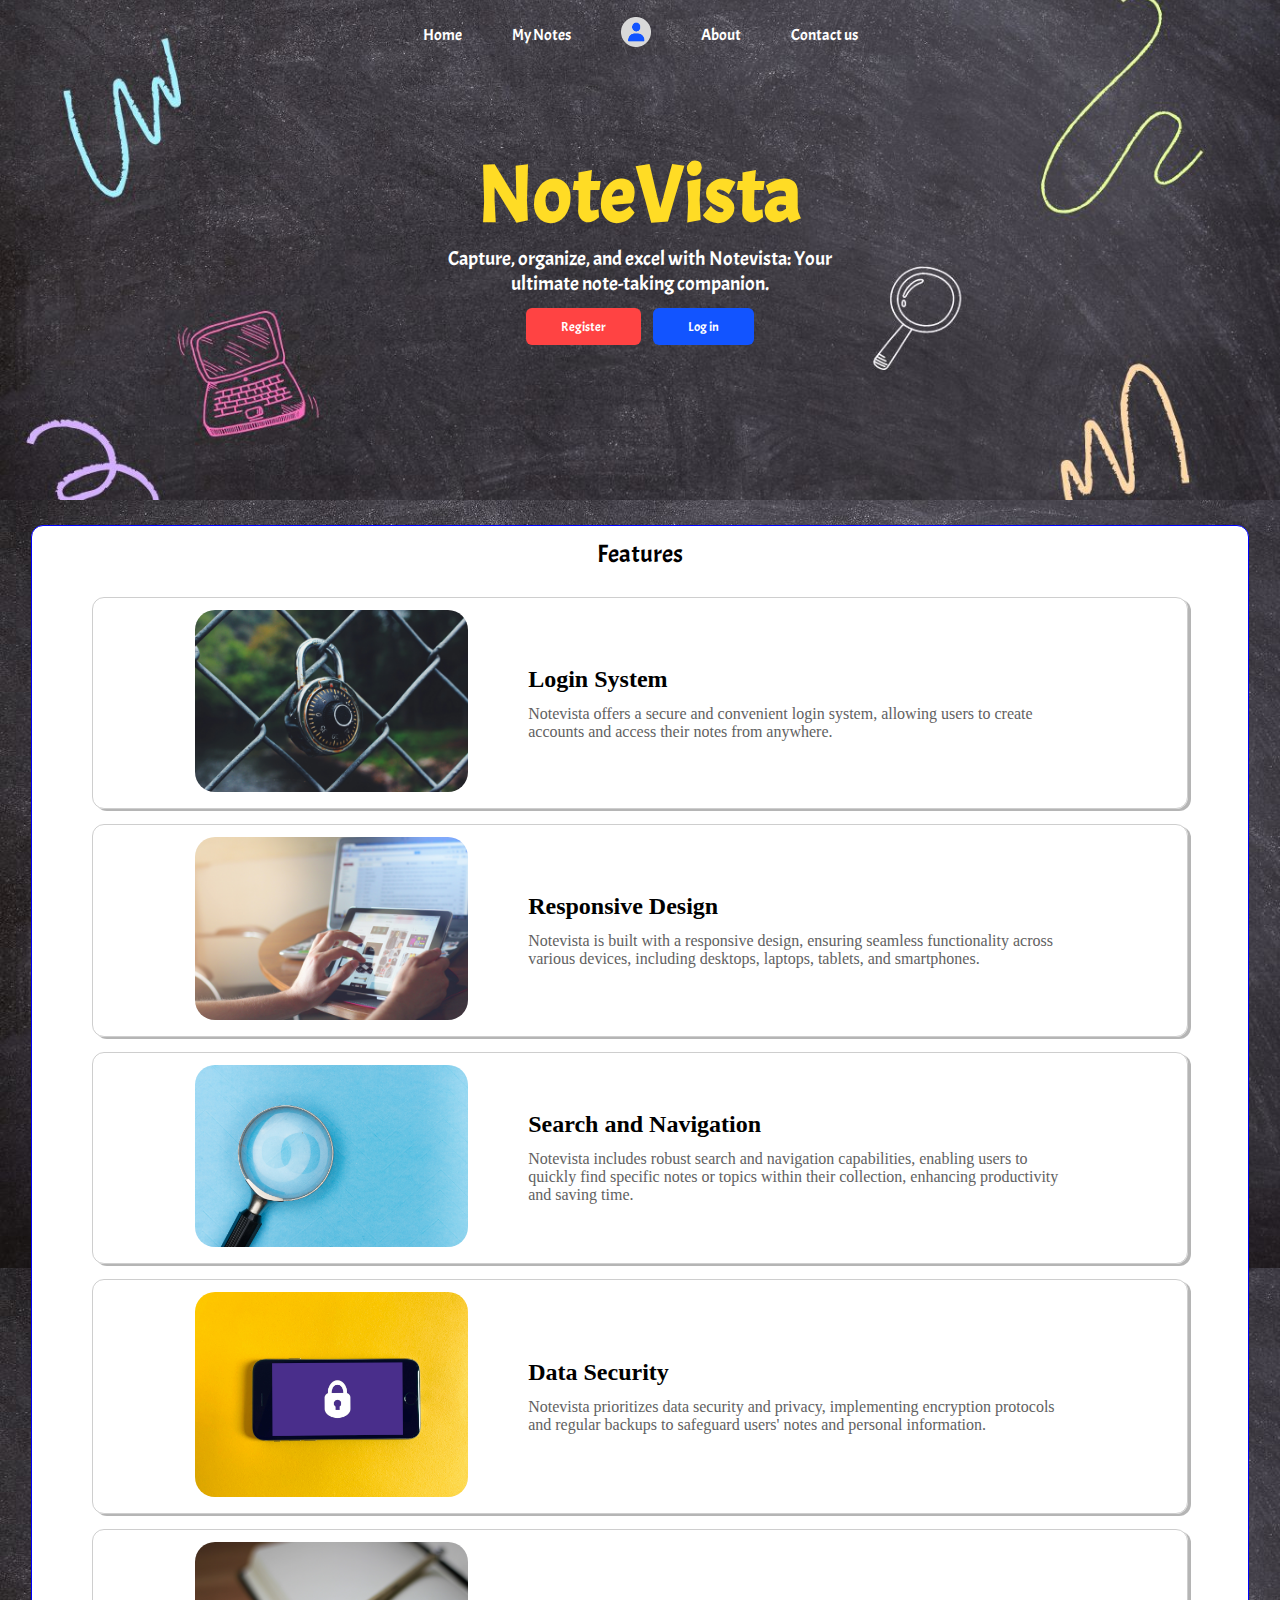
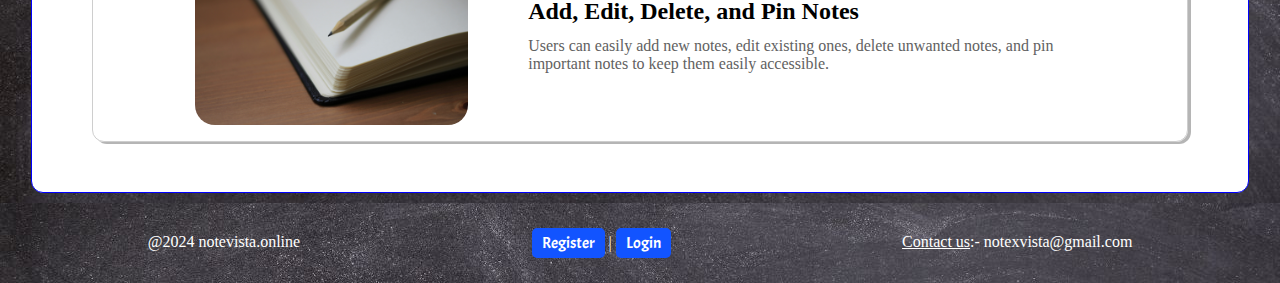
==== commit 181a81dc: "Adding login and register page(Responsive work is pending)" ====
--- a/index.html
+++ b/index.html
@@ -5,11 +5,11 @@
     <meta charset="UTF-8">
     <meta name="viewport" content="width=device-width, initial-scale=1.0">
     <title>Note Vista - This is the way</title>
-    <link rel="stylesheet" href="css/footer.css">
     <link rel="stylesheet" href="css/utility.css">
     <link rel="stylesheet" href="css/loginRegister.css">
     <link rel="stylesheet" href="css/header.css">
     <link rel="stylesheet" href="css/main.css">
+    <link rel="stylesheet" href="css/footer.css">
     <link rel="stylesheet" href="css/media.css">
 </head>
 
@@ -21,7 +21,7 @@
                 <ul id="first">
                     <a href="index.html"><li>Home</li></a>
                     <a href=""><li>My Notes</li></a>
-                    <li class="user-icon"><img src="img/user.png" alt=""></li>
+                    <a href="login.html"><li class="user-icon"><img src="img/user.png" alt=""></li></a>
                     <a href="about.html"><li>About</li></a>
                     <a href="contact.html"><li>Contact us</li></a>
                 </ul>
@@ -35,8 +35,8 @@
             <h1>NoteVista</h1>
             <p>Capture, organize, and excel with Notevista: Your ultimate note-taking companion.</p>
             <div class="user-btns">
-                <button id="register-btn">Register</button>
-                <button id="login-btn">Log in</button>
+                <a href="register.html"><button id="register-btn">Register</button></a>
+                <a href="login.html"><button id="login-btn">Log in</button></a>
             </div>
         </div>
 
@@ -89,12 +89,17 @@
                     <h2>Add, Edit, Delete, and Pin Notes</h2>
                     <p> Users can easily add new notes, edit existing ones, delete unwanted notes, and pin important notes to keep them easily accessible.</p>
                 </div>
-            </div>
-           
-          
-           
+            </div> 
         </div>
     </main>
+
+    <footer>
+        <div class="footer-section">
+            <div class="footer-child copyright">@2024 notevista.online</div>
+            <div class="footer-child registerLogin"><a href="#">Register</a> | <a href="#">Login</a></div>
+            <div class="footer-child contact"><a href="contact.html" target="_blank">Contact us</a>:- notexvista@gmail.com</div>
+        </div>
+    </footer>
 </body>
 
 </html>--- a/css/loginRegister.css
+++ b/css/loginRegister.css
@@ -1,168 +1,119 @@
-/* Login CSS  */
-#loginContainer {
-    position: absolute;
-    left: 37%;
-    top: 3%;
-    display: none;
+* {
+    margin: 0;
+    padding: 0;
 }
 
-.login-container {
-    border: 1px solid grey;
-    box-shadow: 6px 7px 8px grey;
+
+body {
+    background-image: url(../img/home_page_bg.jpg);
+}
+
+main {
+    display: flex;
+    justify-content: center;
+    align-items: center;
+    /* border : 1px solid red; */
+    padding: 10px 0px;
+}
+
+.container {
+    /* border : 1px solid red; */
+    background-color: white;
+    font-family: var(--my-font);
     display: flex;
     flex-direction: column;
-    width: 25vw;
-    padding: 30px 20px;
-    border-radius: 20px;
-    background-color: white;
+    padding: 3px 27px 15px 27px;
+    gap: 8px;
+    border-radius: 15px;
+    box-shadow: 6px 5px 17px #7d7d7d;
 }
 
-.login-container .title {
-    border: 2px solid white;
-    color: white;
-    border-radius: 12px;
-    background-color: #4545ff;
-    text-align: center;
-    padding: 5px 0px;
-    font-size: 25px;
-    font-family: cursive;
-    font-weight: 600;
+.login-container{
+    margin-top: 40px;
+}
+.container div {
+    color: #545454;
+    font-size: 14px;
+    display: flex;
+    align-items: center;
 }
 
-.login-container span {
-    padding: 10px 0px;
-    font-family: Cambria, Cochin, Georgia, Times, 'Times New Roman', serif;
-    font-size: 15px;
-    color: #202020;
+.container div h1 {
+    text-align: center;
+    padding: 12px 0px;
+    font-size: 25px;
 }
 
-.login-container input {
-    padding: 8px 6px;
-    font-size: 16px;
-    font-family: sans-serif;
-    outline: none;
+.container div input {
+    width: 250px;
+    height: 30px;
+    padding: 0px 6px;
     border-radius: 5px;
     border: 1px solid grey;
+    outline: none;
 }
 
-.login-container #submit-btn {
-    text-align: center;
-    font-size: 12px;
-    padding: 10px 15px;
-    margin-top: 15px;
-    cursor: pointer;
-    background-color: #4545ff;
+.container div button {
+    width: 32px;
+    height: 32px;
+    margin-left: 5px;
+    background-color: var(--blue-web-color);
     color: white;
-    border: none;
-    border-radius: 12px;
-}
-
-.login-container #submit-btn:hover {
-    background-color: white;
-    border: 1px solid black;
-    color: black;
-    transition: all 0.2s;
-}
-
-.login-container :last-child {
-    /* border : 1px solid green; */
-    text-align: center;
-    margin-top: 15px;
-    font-family: sans-serif;
-    font-size: 13px;
-    color: #202020;
-}
-
-.login-container :last-child a {
-    color: #4545ff;
-}
-
-.login-container #remember-btn label {
+    padding: 5px 3px;
+    border-radius: 5px;
+    border: 1px solid grey;
     cursor: pointer;
 }
 
-.login-container #remember-btn input {
+.container div button img{
+    width: 20px;
+    /* filter: invert(1); */
+}
+
+.container div button:hover {
+    background-color: var(--yellow-web-color);
+    color: black;
+    transition: all 0.3s;
+}
+
+.container-btn {
+    display: flex;
+    width: 50px;
+
+}
+
+.container-btn input {
+    background-color: var(--blue-web-color);
+    color: white;
     cursor: pointer;
 }
 
-/* Register CSS  */
-
-/* *{margin: 0;padding: 0;} */
-
-#registerContainer {
-    position: absolute;
-    left: 37%;
-    top: 3%;
-    display: none;
+.container-btn input:hover {
+    background-color: var(--yellow-web-color);
+    color: black;
+    transition: all 0.3s;
 }
 
-.signup-container {
-    border: 1px solid grey;
-    box-shadow: 6px 7px 8px grey;
-    display: flex;
-    flex-direction: column;
-    width: 25vw;
-    padding: 30px 20px;
-    border-radius: 20px;
-    background-color: white;
+.container div a {
+    text-decoration: none;
+    color: var(--blue-web-color);
 }
 
-.signup-container .title {
-    border: 2px solid white;
-    color: white;
-    border-radius: 12px;
-    background-color: #4545ff;
+.container div a:hover {
+    color: red;
+}
+
+.alreadyLoginRegister {
     text-align: center;
     padding: 5px 0px;
-    font-size: 25px;
-    font-family: cursive;
-    font-weight: 600;
 }
 
-.signup-container span {
-    padding: 10px 0px;
-    font-family: Cambria, Cochin, Georgia, Times, 'Times New Roman', serif;
-    font-size: 15px;
-    color: #202020;
+#rememberMe{
+    display: flex;
+    gap: 5px;
+
 }
-
-.signup-container input {
-    padding: 8px 6px;
-    font-size: 16px;
-    font-family: sans-serif;
-    outline: none;
-    border-radius: 5px;
-    border: 1px solid grey;
-}
-
-.signup-container #submit-btn {
-    text-align: center;
-    font-size: 12px;
-    padding: 10px 15px;
-    margin-top: 15px;
-    cursor: pointer;
-    background-color: #4545ff;
-    color: white;
-    border: none;
-    border-radius: 12px;
-}
-
-.signup-container #submit-btn:hover {
-    background-color: white;
-    border: 1px solid black;
-    color: black;
-    transition: all 0.2s;
-}
-
-.signup-container :last-child {
-    /* border : 1px solid green; */
-    text-align: center;
-    margin-top: 15px;
-    font-family: sans-serif;
-    font-size: 15px;
-    color: #202020;
-}
-
-.signup-container :last-child a {
-    color: #4545ff;
+#rememberMe input{
+    width: 13px;
+    height: 13px;
 }--- a/css/header.css
+++ b/css/header.css
@@ -37,6 +37,11 @@
 
 }
 
+.register-header-box{
+    height: 60px;
+    background-image: none;
+}
+
 
 /* Styling for the navigation bar within the header box */
 .header-box nav {
@@ -71,6 +76,7 @@
     padding: 5px 25px;
     /* Adding padding to the list items */
     list-style: none;
+    cursor: pointer;
     /* Removing default list styles */
 }
 
@@ -141,11 +147,13 @@
 #register-btn {
     background-color: var(--red-web-color);
     /* Setting background color for the register button */
+    cursor: pointer;
 }
 
 #login-btn {
     background-color: var(--blue-web-color);
     /* Setting background color for the login button */
+    cursor: pointer;
 }
 
 
--- a/css/main.css
+++ b/css/main.css
@@ -163,6 +163,8 @@
     margin-bottom: 35px;
     /* Centers contents horizontally */
     justify-content: center;
+    width: 100%;
+    flex-wrap: wrap;
 }
 
 /* Styles team boxes */
--- a/css/footer.css
+++ b/css/footer.css
@@ -0,0 +1,37 @@
+footer{
+    display: flex;
+    justify-content: center;
+    background-image: url(../img/bg.jpg);
+    color: white;
+}
+footer .footer-section{
+    /* background-color: white; */
+    width: 95%;
+    border-radius: 6px;
+    padding: 30px 0px;
+    display: flex;
+    justify-content: space-around;
+    flex-wrap: wrap;
+}
+.footer-section .copyright{
+    color: white;
+}
+.footer-section .registerLogin a{
+    text-decoration: none;
+    font-family: var(--my-font);
+    color: white;
+    background-color: #1254FF;
+    padding: 5px 10px;
+    border-radius: 5px;
+}
+.footer-section .contact a{
+    color: white;
+}
+
+.registerLoginfooter {
+    background-image: none;
+}
+.registerLoginfooter .footer-section {
+    justify-content: center;
+    gap: 12px;
+}--- a/css/media.css
+++ b/css/media.css
@@ -36,6 +36,17 @@
 
     .contact-box-form textarea {
         width: 90%;
+    }
+}
+
+@media (max-width : 630px){
+    footer .footer-section{
+        flex-direction: column;
+        align-items: center;
+        padding: 15px 0px;
+    }
+    .footer-child{
+        margin-top: 15px;
     }
 }
 
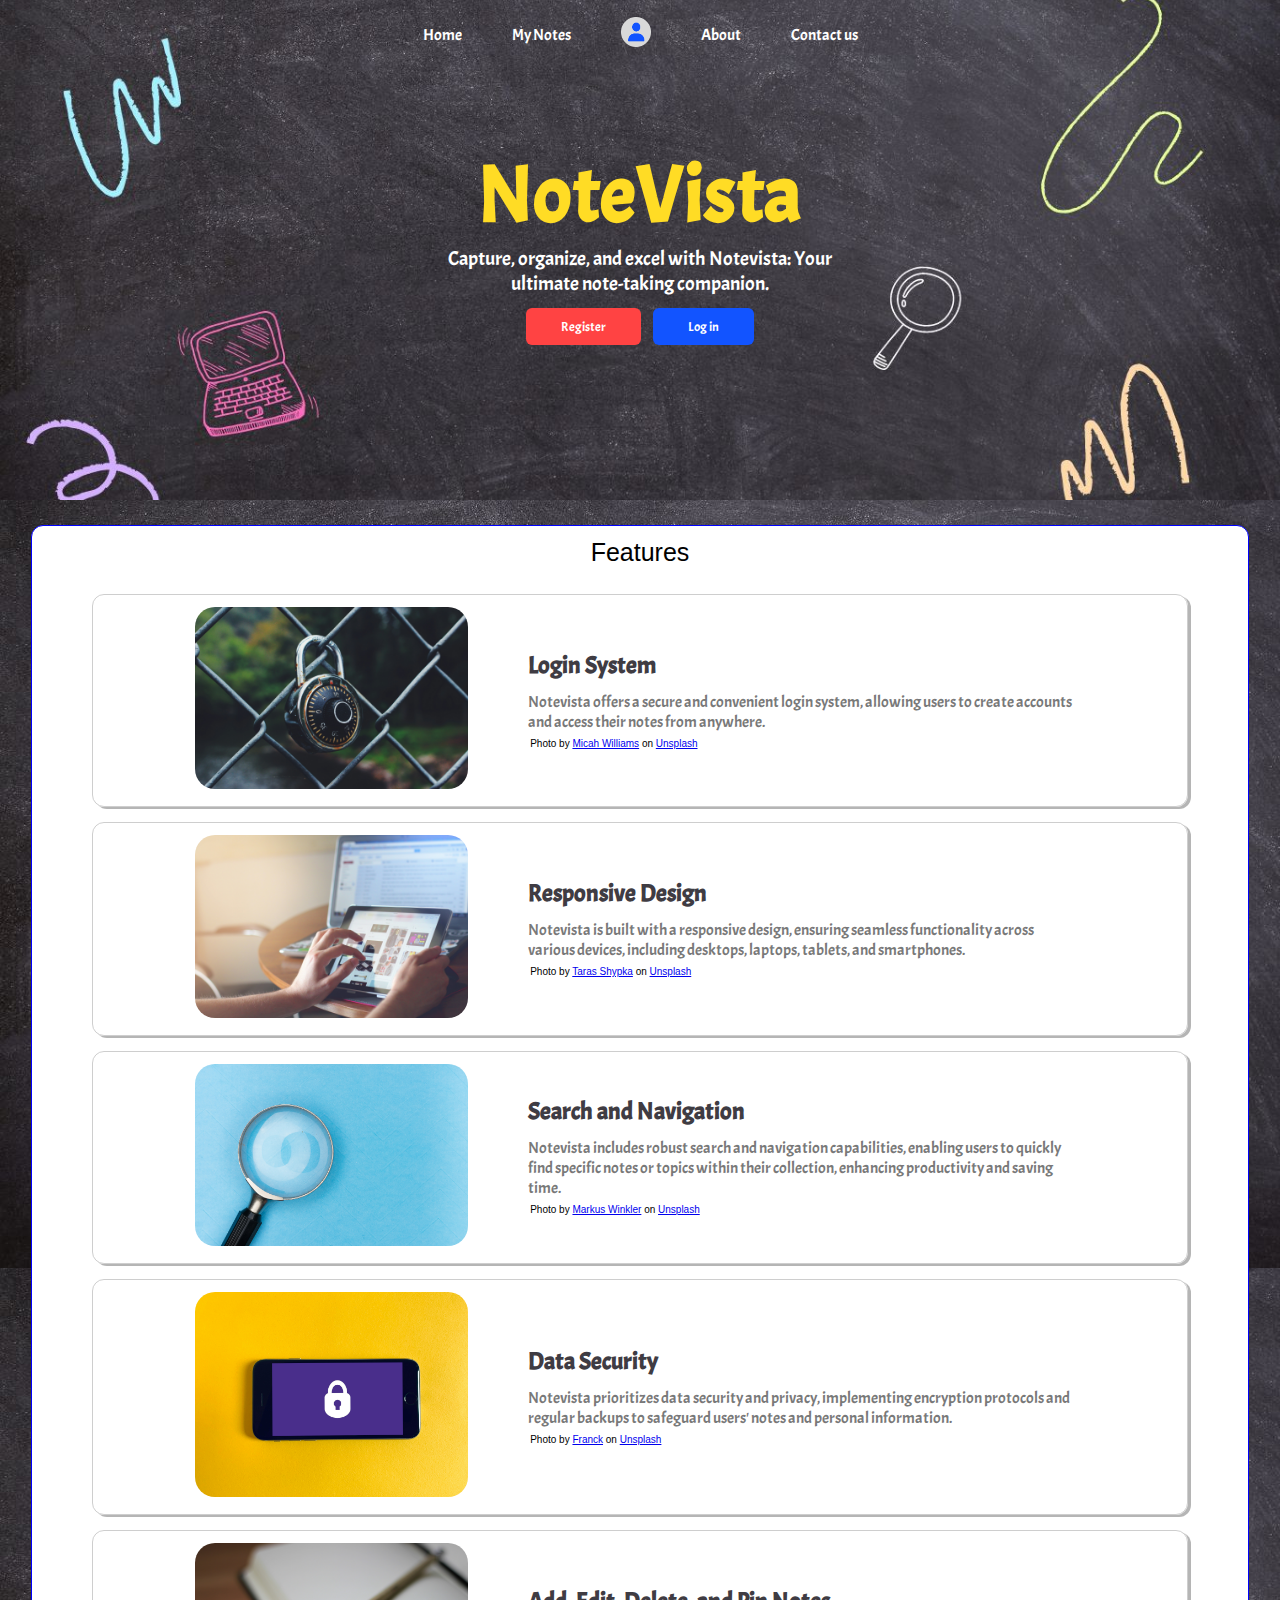
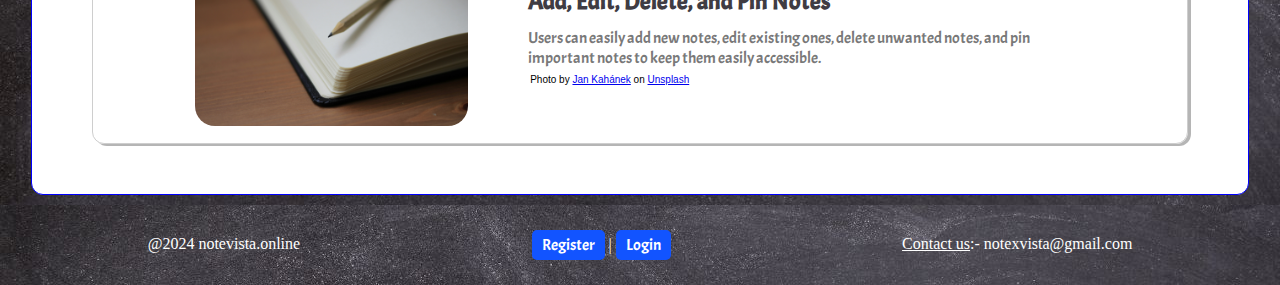
==== commit 1d575ca2: "Adding hamburgerMenu" ====
--- a/index.html
+++ b/index.html
@@ -5,11 +5,12 @@
     <meta charset="UTF-8">
     <meta name="viewport" content="width=device-width, initial-scale=1.0">
     <title>Note Vista - This is the way</title>
-    <link rel="stylesheet" href="css/utility.css">
     <link rel="stylesheet" href="css/loginRegister.css">
     <link rel="stylesheet" href="css/header.css">
     <link rel="stylesheet" href="css/main.css">
     <link rel="stylesheet" href="css/footer.css">
+    <link rel="stylesheet" href="css/utility.css">
+    <link rel="stylesheet" href="css/hamMenu.css">
     <link rel="stylesheet" href="css/media.css">
 </head>
 
@@ -19,16 +20,18 @@
         <header>
             <nav class="flex-justify-align-center">
                 <ul id="first">
-                    <a href="index.html"><li>Home</li></a>
-                    <a href=""><li>My Notes</li></a>
-                    <a href="login.html"><li class="user-icon"><img src="img/user.png" alt=""></li></a>
-                    <a href="about.html"><li>About</li></a>
-                    <a href="contact.html"><li>Contact us</li></a>
+                    <li><a href="index.html">Home</a></li>
+                    <li><a href="">My Notes</a></li>
+                    <li class="user-icon"><a href="login.html"><img src="img/user.png" alt=""></a></li>
+                    <li><a href="about.html">About</a></li>
+                    <li><a href="contact.html">Contact us</a></li>
                 </ul>
                 <ul id="second">
                     <li class="user-icon"><img src="img/bx-menu.svg" alt=""></li>
-                    <li><img src="img/user.png" alt=""></li>
+                    <a href="login.html"></a><li><a href="login.html"><img src="img/user.png" alt=""></a></li>
                 </ul>
+
+               
             </nav>
         </header>
         <div class="header-box-main">
@@ -42,6 +45,14 @@
 
     </div>
 
+    <ul id="hamMenu" class="display-none">
+        <li id="hamTitle">notevista.online</li>
+        <a href="index.html"><li>Home</li></a>
+        <a href=""><li>My Notes</li></a>
+        <a href="about.html"><li>About</li></a>
+        <a href="contact.html"><li>Contact us</li></a>
+    </ul>
+
     <main>
         <div class="features-section">
             <span>Features</span>
@@ -52,6 +63,7 @@
                 <div class="features-box-text">
                     <h2>Login System</h2>
                     <p>Notevista offers a secure and convenient login system, allowing users to create accounts and access their notes from anywhere.</p>
+                    <span>Photo by <a href="https://unsplash.com/@mr_williams_photography?utm_content=creditCopyText&utm_medium=referral&utm_source=unsplash">Micah Williams</a> on <a href="https://unsplash.com/photos/black-and-gray-code-padlock-anchored-on-chain-link-fence-selective-focus-photo-lmFJOx7hPc4?utm_content=creditCopyText&utm_medium=referral&utm_source=unsplash">Unsplash</a></span>
                 </div>
             </div>
             <div class="features-box">
@@ -61,6 +73,8 @@
                 <div class="features-box-text">
                     <h2>Responsive Design</h2>
                     <p>Notevista is built with a responsive design, ensuring seamless functionality across various devices, including desktops, laptops, tablets, and smartphones.</p>
+                    <span>Photo by <a href="https://unsplash.com/@bugsster?utm_content=creditCopyText&utm_medium=referral&utm_source=unsplash">Taras Shypka</a> on <a href="https://unsplash.com/photos/person-holding-black-ipad-iFSvn82XfGo?utm_content=creditCopyText&utm_medium=referral&utm_source=unsplash">Unsplash</a></span>
+                    
                 </div>
             </div>
             <div class="features-box">
@@ -70,6 +84,7 @@
                 <div class="features-box-text">
                     <h2>Search and Navigation</h2>
                     <p> Notevista includes robust search and navigation capabilities, enabling users to quickly find specific notes or topics within their collection, enhancing productivity and saving time.</p>
+                    <span>Photo by <a href="https://unsplash.com/@markuswinkler?utm_content=creditCopyText&utm_medium=referral&utm_source=unsplash">Markus Winkler</a> on <a href="https://unsplash.com/photos/magnifying-glass-on-white-table-afW1hht0NSs?utm_content=creditCopyText&utm_medium=referral&utm_source=unsplash">Unsplash</a></span>
                 </div>
             </div>
             <div class="features-box">
@@ -79,6 +94,7 @@
                 <div class="features-box-text">
                     <h2>Data Security</h2>
                     <p>Notevista prioritizes data security and privacy, implementing encryption protocols and regular backups to safeguard users' notes and personal information.</p>
+                    <span>Photo by <a href="https://unsplash.com/@franckinjapan?utm_content=creditCopyText&utm_medium=referral&utm_source=unsplash">Franck</a> on <a href="https://unsplash.com/photos/black-iphone-5-on-yellow-textile-DoWZMPZ-M9s?utm_content=creditCopyText&utm_medium=referral&utm_source=unsplash">Unsplash</a></span>
                 </div>
             </div>
             <div class="features-box">
@@ -88,6 +104,7 @@
                 <div class="features-box-text">
                     <h2>Add, Edit, Delete, and Pin Notes</h2>
                     <p> Users can easily add new notes, edit existing ones, delete unwanted notes, and pin important notes to keep them easily accessible.</p>
+                    <span>Photo by <a href="https://unsplash.com/@honza_kahanek?utm_content=creditCopyText&utm_medium=referral&utm_source=unsplash">Jan Kahánek</a> on <a href="https://unsplash.com/photos/shallow-focus-photography-of-pencil-on-book-g3O5ZtRk2E4?utm_content=creditCopyText&utm_medium=referral&utm_source=unsplash">Unsplash</a></span>
                 </div>
             </div> 
         </div>
@@ -96,10 +113,13 @@
     <footer>
         <div class="footer-section">
             <div class="footer-child copyright">@2024 notevista.online</div>
-            <div class="footer-child registerLogin"><a href="#">Register</a> | <a href="#">Login</a></div>
+            <div class="footer-child registerLogin"><a href="register.html">Register</a> | <a href="login.html">Login</a></div>
             <div class="footer-child contact"><a href="contact.html" target="_blank">Contact us</a>:- notexvista@gmail.com</div>
         </div>
     </footer>
+
+
+    <script src="js/hamburgerMenu.js"></script>
 </body>
 
 </html>--- a/css/loginRegister.css
+++ b/css/loginRegister.css
@@ -39,6 +39,7 @@
 }
 
 .container div h1 {
+    width: 100%;
     text-align: center;
     padding: 12px 0px;
     font-size: 25px;
@@ -104,7 +105,9 @@
 }
 
 .alreadyLoginRegister {
-    text-align: center;
+    display: flex;
+    justify-content: center;
+    align-items: center;
     padding: 5px 0px;
 }
 
--- a/css/header.css
+++ b/css/header.css
@@ -84,6 +84,10 @@
     text-decoration: none;
     color: white;
 }
+.header-box nav ul a:hover {
+    color: var(--yellow-web-color);
+    text-decoration: underline;
+}
 
 .header-box nav ul li img {
     width: 30px;
@@ -150,11 +154,22 @@
     cursor: pointer;
 }
 
+#register-btn:hover{
+    background-color: var(--yellow-web-color);
+    color: rgb(90, 90, 90);
+    padding: 9px 34px;
+}
+
 #login-btn {
     background-color: var(--blue-web-color);
     /* Setting background color for the login button */
     cursor: pointer;
 }
+#login-btn:hover {
+    background-color: var(--yellow-web-color);
+    color: rgb(90, 90, 90);
+    padding: 9px 34px;
+}
 
 
 /* ++++++++++++++++++++++++++++++++++++++++++++++++++++++++++++++++++++++++++++++++  */--- a/css/main.css
+++ b/css/main.css
@@ -13,6 +13,7 @@
     flex-direction: column;
     /* Sets background image */
     background-image: url(../img/bg.jpg);
+    font-family: var(--my-font);
 }
 
 /* Styling for the feature section within main */
@@ -45,7 +46,7 @@
     /* Adds padding around text */
     padding: 12px;
     /* Sets font family */
-    font-family: var(--my-font);
+    font-family: 'Franklin Gothic Medium', 'Arial Narrow', Arial, sans-serif;
     /* Sets font size */
     font-size: 25px;
 }
@@ -89,9 +90,8 @@
 }
 
 /* Styles headings within feature boxes */
-.features-box-text h1 {
-    /* Adds space above heading */
-    margin-top: 12px;
+.features-box-text h2 {
+    color: #3f3c43;
 }
 
 /* Styles paragraphs within feature boxes */
@@ -99,8 +99,14 @@
     /* Adds space above paragraph */
     margin-top: 12px;
     /* Sets text color */
-    color: #616161;
-}
+    color: #616161d7;
+}
+
+.features-box-text span{
+    font-size: 10px;
+    margin-left: -10px;
+}
+
 
 /* Styles images within feature boxes */
 .features-box img {
--- a/css/utility.css
+++ b/css/utility.css
@@ -9,5 +9,18 @@
     --yellow-web-color : #FFDC25;
     --red-web-color : #FF4343;
     --blue-web-color : #1254FF;
+
     --my-font:"Acme", sans-serif;
-}+}
+.rotate-90{
+    transform: rotate(90deg);
+    transition: all 1s;
+}
+.rotate_-90{
+    transform: rotate(90deg);
+    transition: all 1s;
+}
+
+.display-none{
+    display: none;
+}
--- a/css/hamMenu.css
+++ b/css/hamMenu.css
@@ -0,0 +1,55 @@
+#hamMenu {
+    /* border : 1px solid red; */
+    background-color: #000000e3;
+    width: 60%;
+    border-radius: 0px 12px 12px 0px;
+    position: absolute;
+    top: 60px;
+    left: -240px;
+    color: white;
+}
+
+#hamMenu a {
+    text-decoration: none;
+    color: white;
+}
+
+#hamMenu a li {
+    /* border : 1px solid blue; */
+    padding: 30px 20px;
+    list-style: none;
+    border-radius: 12px;
+    font-family: var(--my-font);
+}
+#hamMenu a li:hover{
+    background-color: black;
+    color: var(--yellow-web-color);
+}
+
+#hamTitle{
+    padding: 15px 20px;
+    list-style: none;
+    font-family: var(--my-font);
+    color: var(--yellow-web-color);
+    font-size: 30px;
+    background-color: black;
+    border-radius: 0px 12px 0px 0px;
+}
+
+@keyframes hamAniIn {
+    0%{
+        left:-240px
+    }
+    100%{
+        left: 0px;
+    }
+}
+
+@keyframes hamAniOut {
+    0%{
+        left:0px'
+    }
+    100%{
+        left: -240px;
+    }
+}--- a/css/media.css
+++ b/css/media.css
@@ -116,7 +116,21 @@
     .header-box nav ul {
         width: 100%;
     }
+
+    /* css to make responsive login and register page  */
+    .container{
+        width: 60%;
+    }
+
+    .container div input {
+        width: 95%;
+    }
+    .container-btn input{
+        font-size: 10px;
+    }
+
 }
+
 
 /* Media query for screens up to 480px width */
 @media screen and (max-width: 480px) {
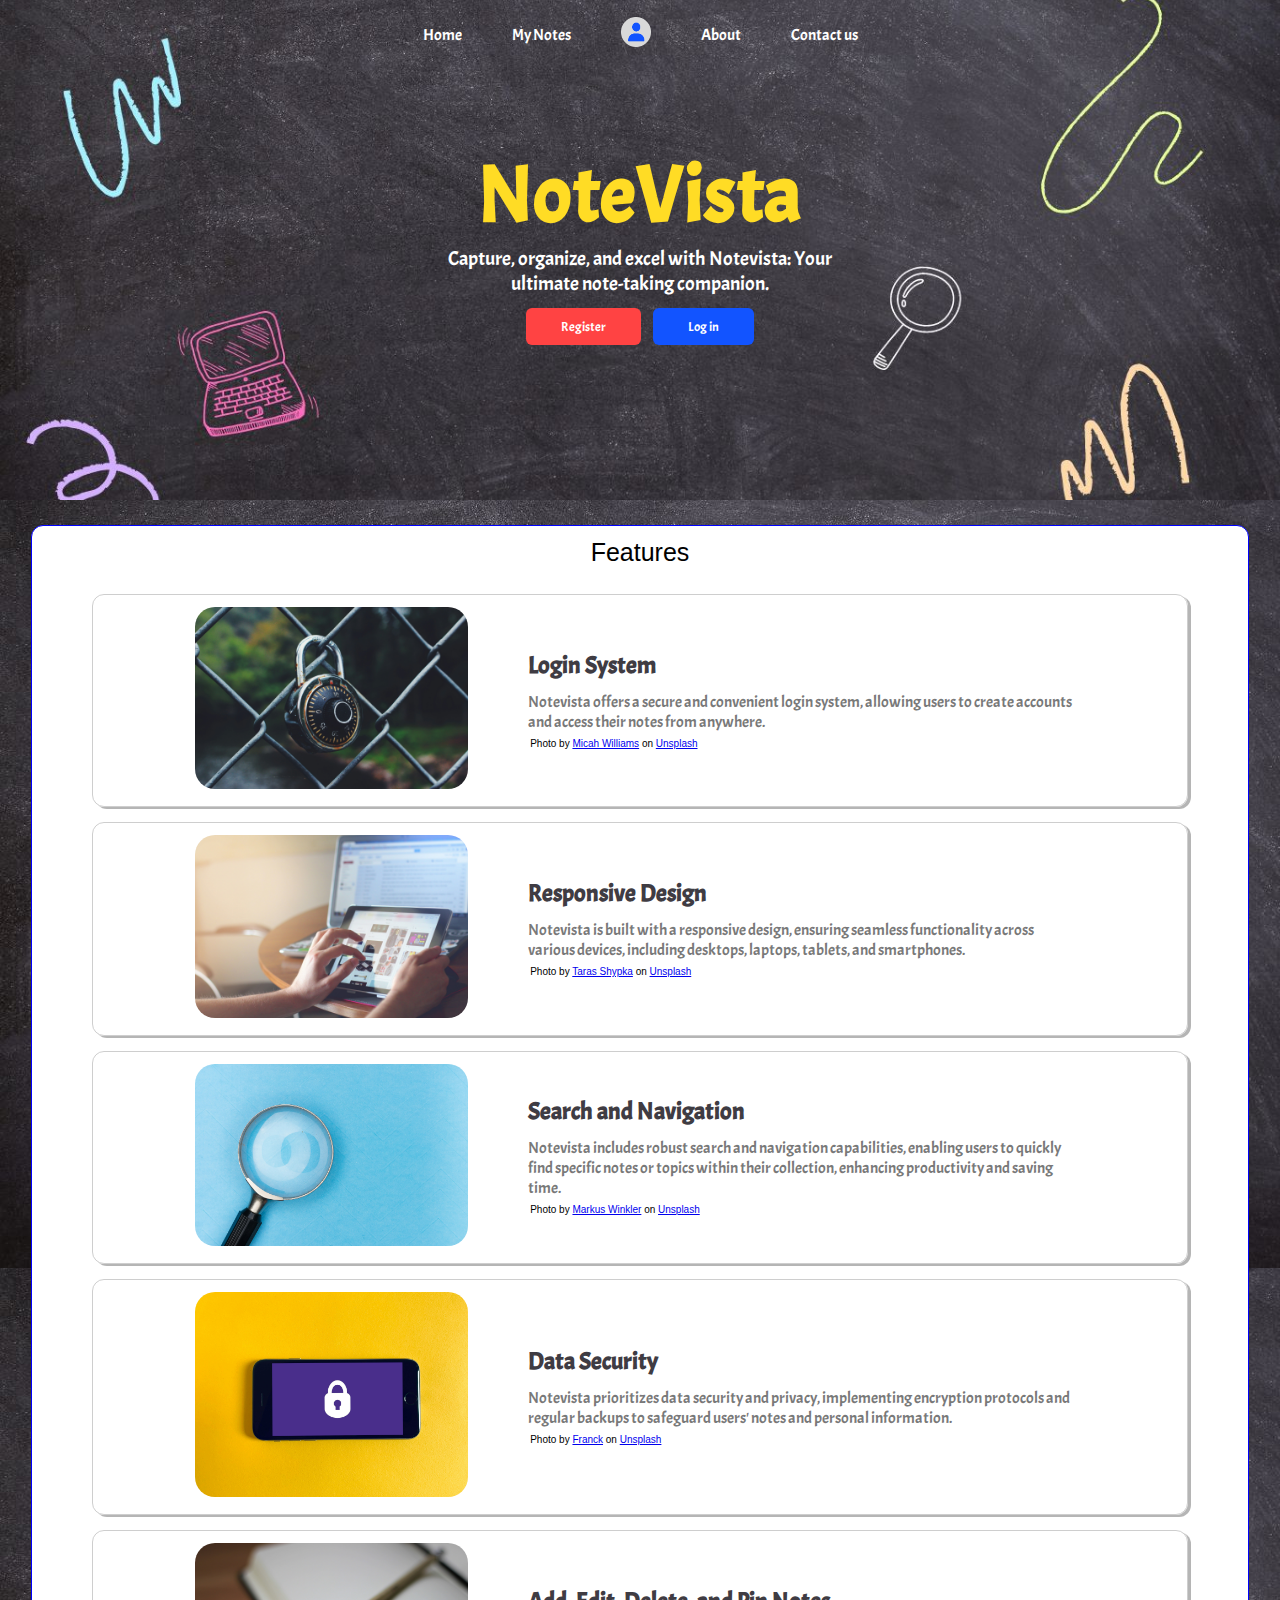
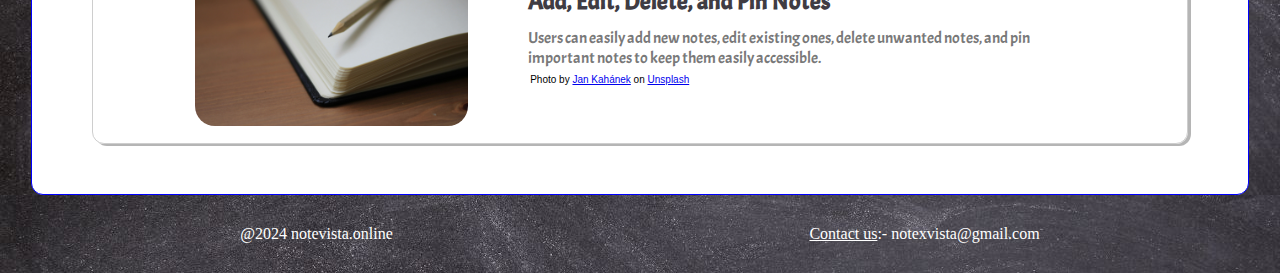
==== commit 010fc852: "Minor changes like  removing login and register option from footer" ====
--- a/index.html
+++ b/index.html
@@ -113,7 +113,6 @@
     <footer>
         <div class="footer-section">
             <div class="footer-child copyright">@2024 notevista.online</div>
-            <div class="footer-child registerLogin"><a href="register.html">Register</a> | <a href="login.html">Login</a></div>
             <div class="footer-child contact"><a href="contact.html" target="_blank">Contact us</a>:- notexvista@gmail.com</div>
         </div>
     </footer>
--- a/css/loginRegister.css
+++ b/css/loginRegister.css
@@ -6,6 +6,7 @@
 
 body {
     background-image: url(../img/home_page_bg.jpg);
+    background-size: cover;
 }
 
 main {
@@ -13,7 +14,8 @@
     justify-content: center;
     align-items: center;
     /* border : 1px solid red; */
-    padding: 10px 0px;
+    padding: 10px 0px 0px 0px;
+    height: auto;
 }
 
 .container {
--- a/css/main.css
+++ b/css/main.css
@@ -247,6 +247,7 @@
     line-height: 20px;
     /* Centers text horizontally */
     text-align: center;
+    color: #7f7f7f;
 }
 
 /* Styling for the contact section within main */
--- a/css/footer.css
+++ b/css/footer.css
@@ -3,6 +3,8 @@
     justify-content: center;
     background-image: url(../img/bg.jpg);
     color: white;
+    position: relative;
+    bottom: 0px;
 }
 footer .footer-section{
     /* background-color: white; */
